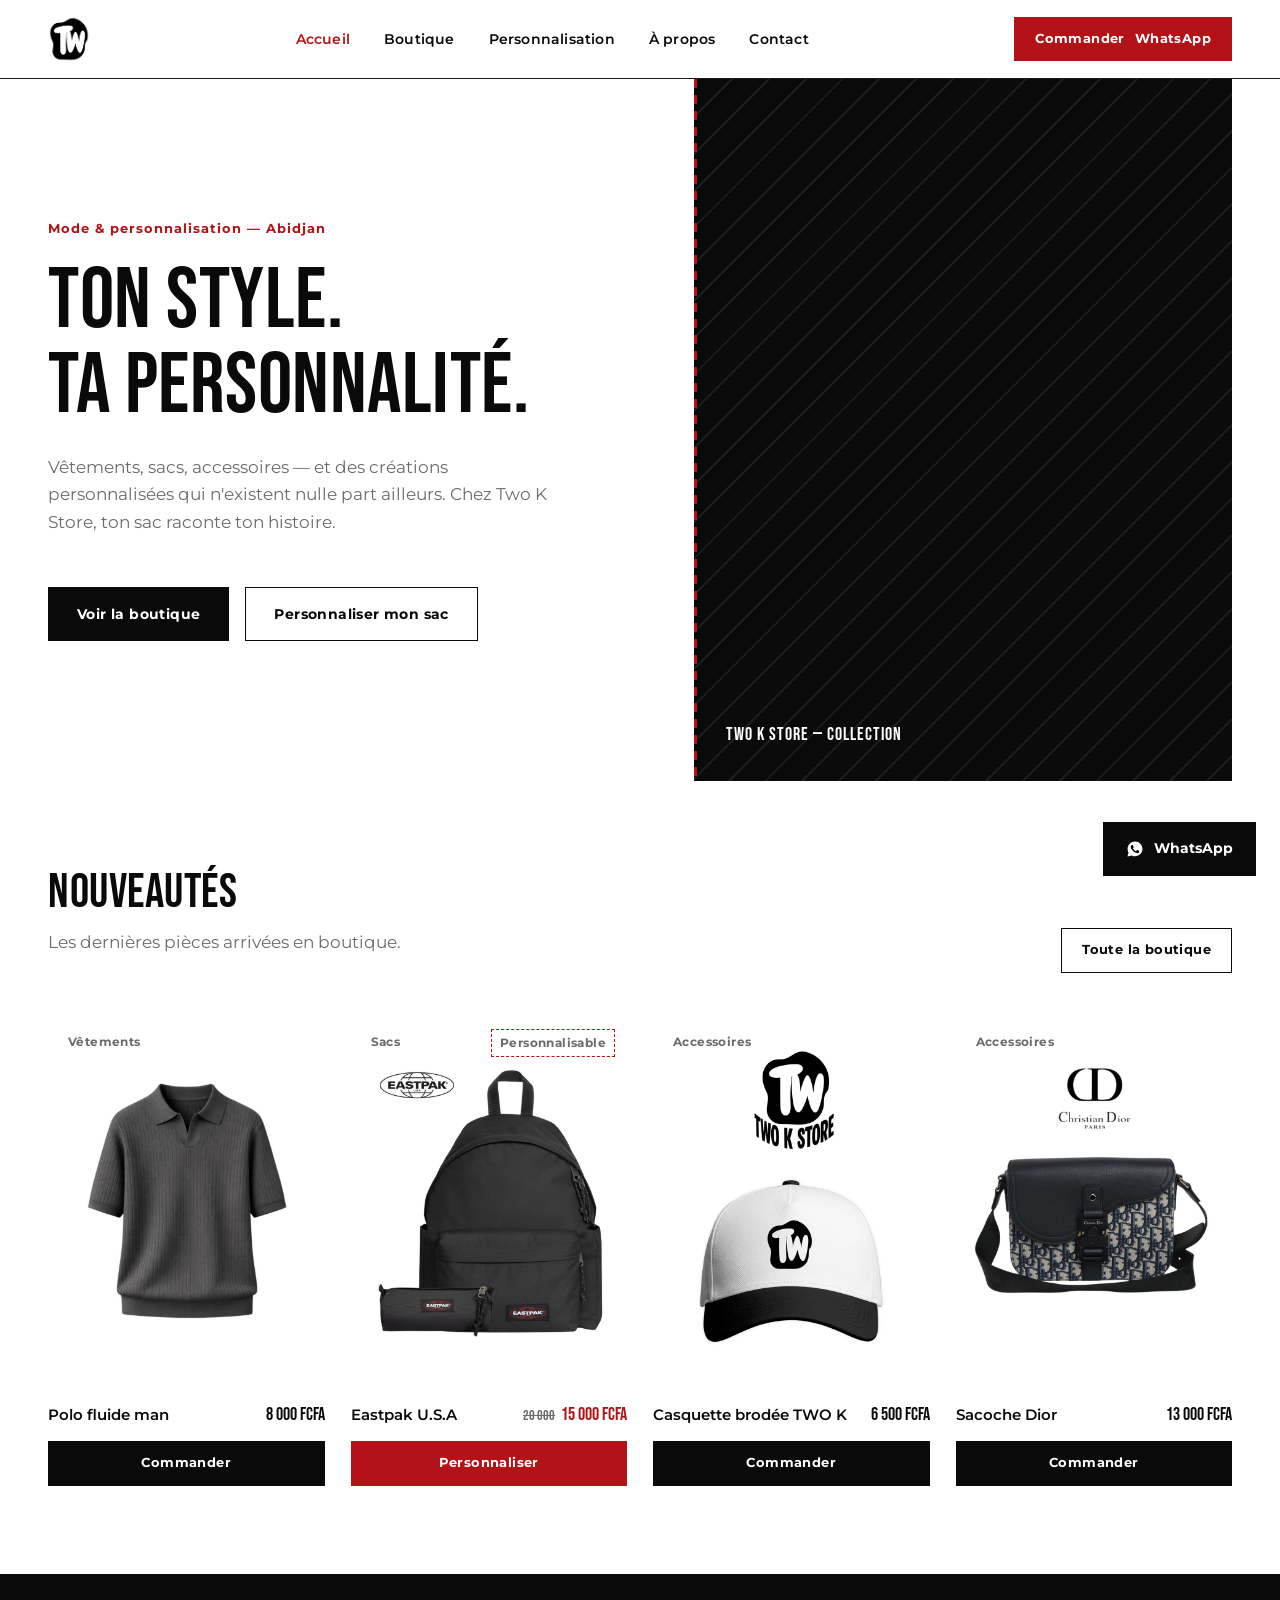
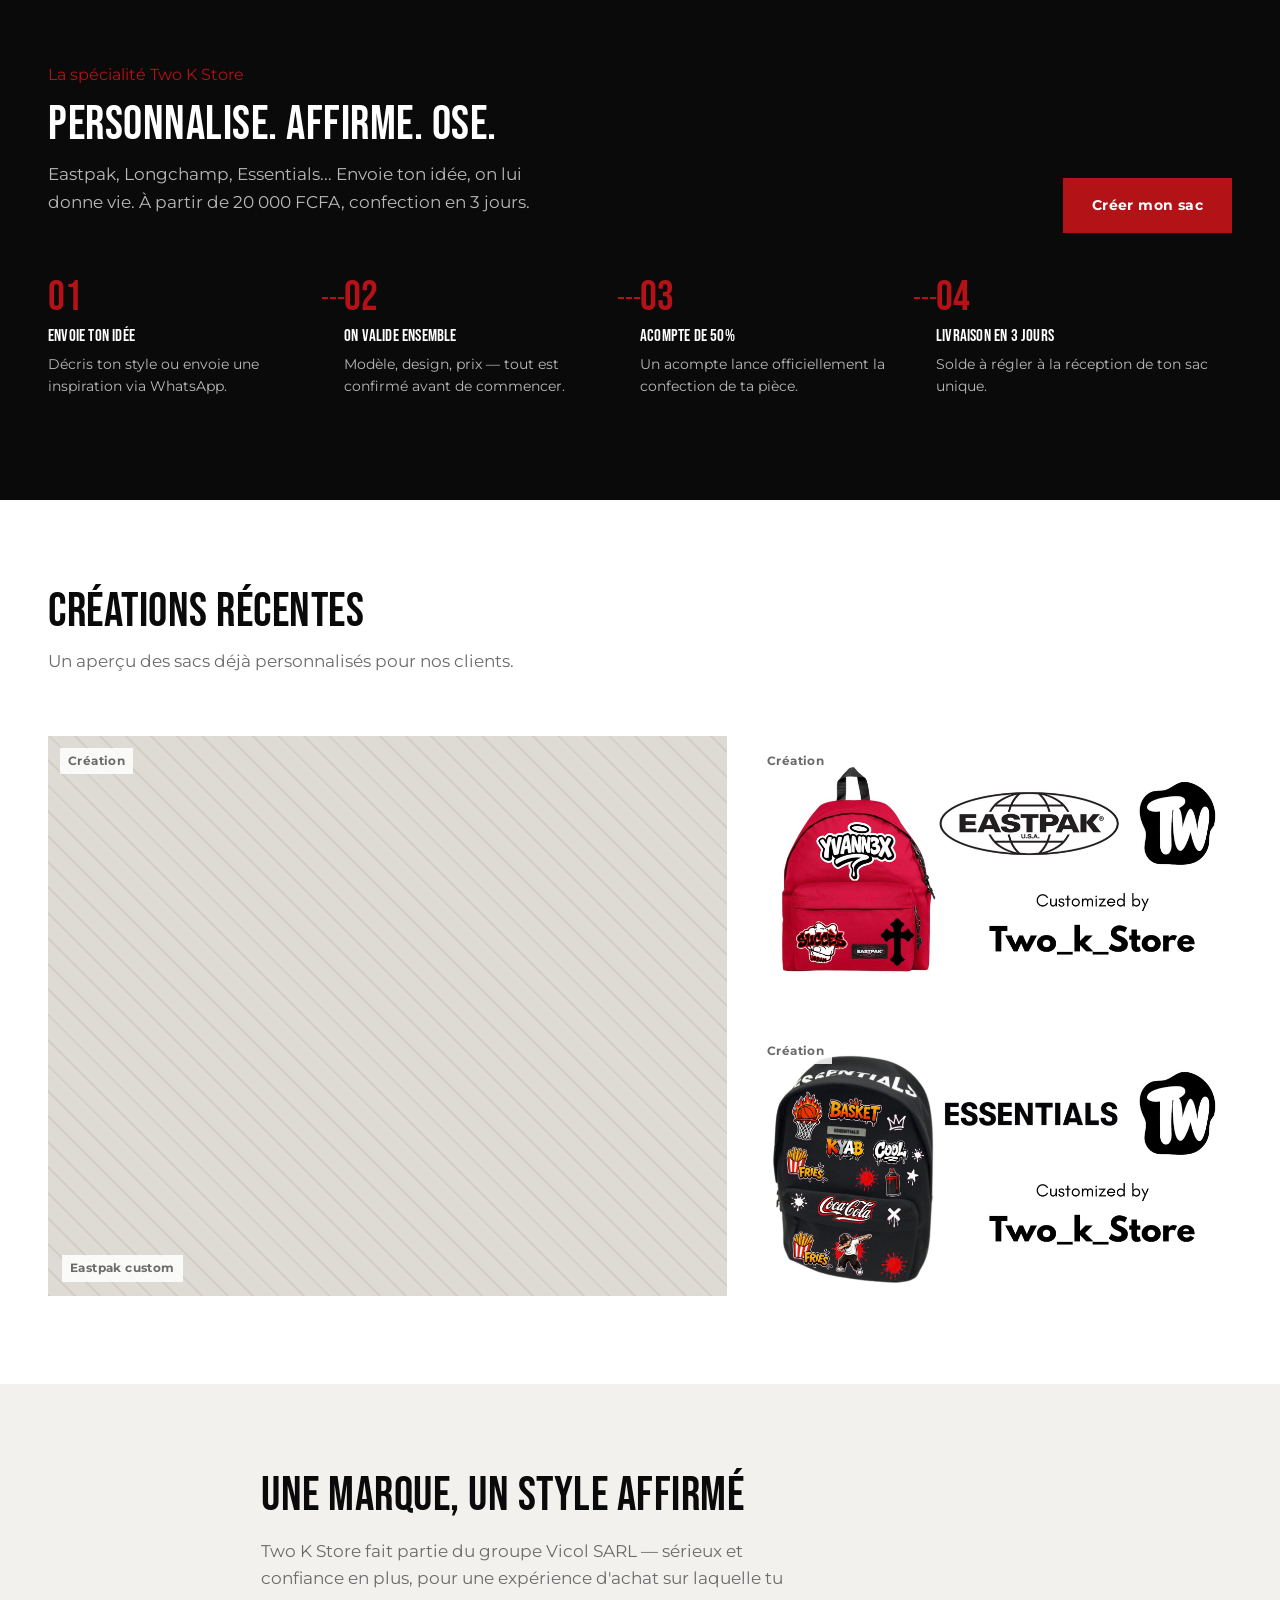
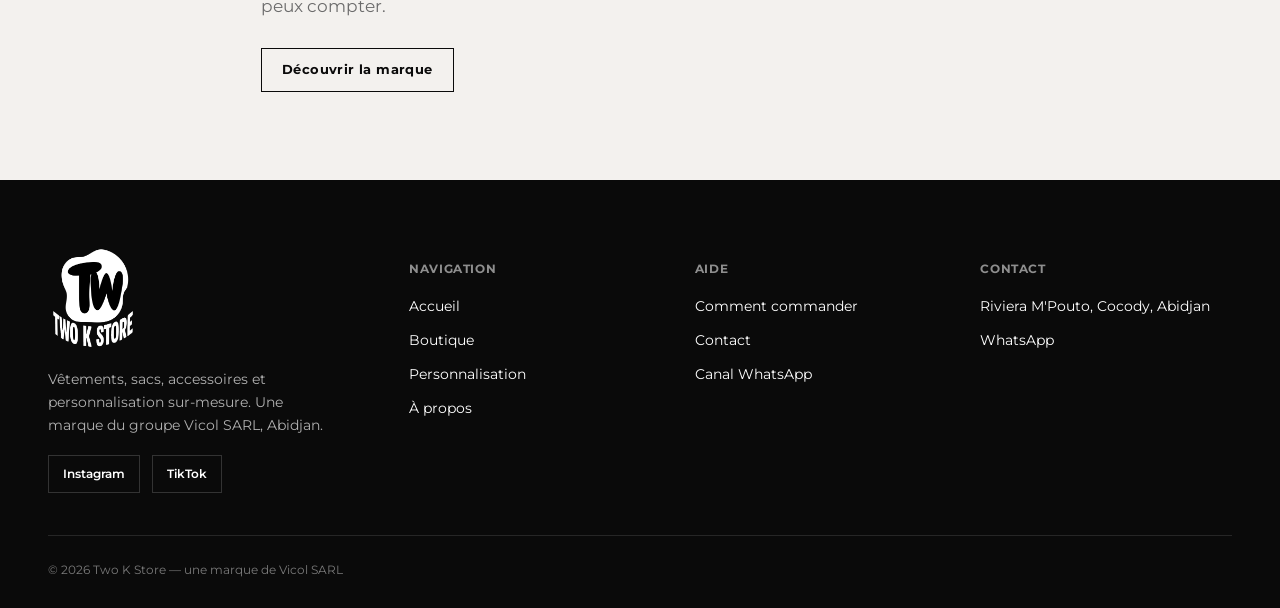
==== index.html @ bc9f85ae "Ajout photos" ====
<!DOCTYPE html>
<html lang="fr">
<head>
<meta charset="UTF-8">
<meta name="viewport" content="width=device-width, initial-scale=1.0">
<title>Two K Store — Ton style, ta personnalité !</title>
<meta name="description" content="Two K Store : vêtements, sacs et accessoires streetwear à Abidjan. Spécialiste de la personnalisation de sacs Eastpak, Longchamp et Essentials. Commande via WhatsApp.">
<link rel="canonical" href="https://twokstore.vitrinemarket.org/">
<meta property="og:title" content="Two K Store — Ton style, ta personnalité !">
<meta property="og:description" content="Vêtements, sacs, accessoires et personnalisation de sacs sur-mesure à Abidjan.">
<meta property="og:url" content="https://twokstore.vitrinemarket.org/">
<meta property="og:type" content="website">
<link rel="icon" type="image/png" href="assets/icon-light-bg.png">
<link rel="stylesheet" href="css/styles.css">
</head>
<body>

<div class="promo-bar" data-promo-bar></div>

<header class="site-header">
  <div class="wrap">
    <a href="index.html" class="brand">
      <img src="assets/icon-light-bg.png" alt="Two K Store">
    </a>
    <nav class="main-nav" id="main-nav">
      <ul>
        <li><a href="index.html" aria-current="page">Accueil</a></li>
        <li><a href="boutique.html">Boutique</a></li>
        <li><a href="personnalisation.html">Personnalisation</a></li>
        <li><a href="a-propos.html">À propos</a></li>
        <li><a href="contact.html">Contact</a></li>
      </ul>
    </nav>
    <div class="nav-actions">
      <a href="#" class="btn btn-thread btn-sm" data-wa-generic><span class="label">Commander</span> WhatsApp</a>
      <button class="nav-toggle" aria-label="Ouvrir le menu" aria-expanded="false">
        <span></span>
      </button>
    </div>
  </div>
</header>

<main>

  <!-- HERO -->
  <section class="hero">
    <div class="wrap">
      <div class="hero-copy">
        <span class="eyebrow">Mode &amp; personnalisation — Abidjan</span>
        <h1>TON STYLE.<br>TA PERSONNALITÉ.</h1>
        <p class="lede">Vêtements, sacs, accessoires — et des créations personnalisées qui n'existent nulle part ailleurs. Chez Two K Store, ton sac raconte ton histoire.</p>
        <div class="hero-actions">
          <a href="boutique.html" class="btn">Voir la boutique</a>
          <a href="personnalisation.html" class="btn btn-outline">Personnaliser mon sac</a>
        </div>
      </div>
      <div class="hero-visual">
        <span class="ph-label">Two K Store — Collection</span>
      </div>
    </div>
  </section>

  <!-- NOUVEAUTÉS -->
  <section class="section">
    <div class="wrap">
      <div class="section-head">
        <div>
          <h2>Nouveautés</h2>
          <p class="lede">Les dernières pièces arrivées en boutique.</p>
        </div>
        <a href="boutique.html" class="btn btn-outline btn-sm">Toute la boutique</a>
      </div>

      <div class="product-grid">
        <article class="product-card">
          <div class="ph"><span class="ph-tag">Vêtements</span><img src="assets/boutique/polo_fluide.jpg" alt="polo_fluide"></div>
          <div class="product-info">
            <span class="product-name">Polo fluide man</span>
            <span class="product-price">8 000 FCFA</span>
          </div>
          <a href="#" class="btn btn-sm btn-block" data-wa-product="Polo fluide man" data-wa-price="8 000 FCFA">Commander</a>
        </article>

        <article class="product-card">
          <div class="ph"><span class="ph-tag">Sacs</span><span class="ph-custom">Personnalisable</span><img src="assets/boutique/eastpak.jpg" alt="eastpak"></div>
          <div class="product-info">
            <span class="product-name">Eastpak U.S.A</span>
            <span class="product-price"><span class="old">20 000</span><span class="new">15 000 FCFA</span></span>
          </div>
          <a href="personnalisation.html" class="btn btn-sm btn-block btn-thread">Personnaliser</a>
        </article>

        <article class="product-card">
          <div class="ph"><span class="ph-tag">Accessoires</span><img src="assets/boutique/casquette_two_k.jpg" alt="casquette_two_k"></div>
          <div class="product-info">
            <span class="product-name">Casquette brodée TWO K</span>
            <span class="product-price">6 500 FCFA</span>
          </div>
          <a href="#" class="btn btn-sm btn-block" data-wa-product="Casquette brodée TW K" data-wa-price="6 500 FCFA">Commander</a>
        </article>

        <article class="product-card">
          <div class="ph"><span class="ph-tag">Accessoires</span><img src="assets/boutique/sacoche_dior.jpg" alt="sacoche_dior"></div>
          <div class="product-info">
            <span class="product-name">Sacoche Dior</span>
            <span class="product-price">13 000 FCFA</span>
          </div>
          <a href="#" class="btn btn-sm btn-block" data-wa-product="Sacoche Dior" data-wa-price="13 000 FCFA">Commander</a>
        </article>
      </div>
    </div>
  </section>

  <!-- PERSONNALISATION — bloc phare -->
  <section class="section section-dark">
    <div class="wrap">
      <div class="section-head">
        <div>
          <span class="eyebrow" style="color:var(--thread)">La spécialité Two K Store</span>
          <h2 style="margin-top:14px;">PERSONNALISE. AFFIRME. OSE.</h2>
          <p class="lede">Eastpak, Longchamp, Essentials... Envoie ton idée, on lui donne vie. À partir de 20 000 FCFA, confection en 3 jours.</p>
        </div>
        <a href="personnalisation.html" class="btn btn-thread">Créer mon sac</a>
      </div>

      <div class="process">
        <div class="process-step">
          <span class="step-num">01</span>
          <h3>Envoie ton idée</h3>
          <p>Décris ton style ou envoie une inspiration via WhatsApp.</p>
        </div>
        <div class="process-step">
          <span class="step-num">02</span>
          <h3>On valide ensemble</h3>
          <p>Modèle, design, prix — tout est confirmé avant de commencer.</p>
        </div>
        <div class="process-step">
          <span class="step-num">03</span>
          <h3>Acompte de 50%</h3>
          <p>Un acompte lance officiellement la confection de ta pièce.</p>
        </div>
        <div class="process-step">
          <span class="step-num">04</span>
          <h3>Livraison en 3 jours</h3>
          <p>Solde à régler à la réception de ton sac unique.</p>
        </div>
      </div>
    </div>
  </section>

  <!-- CRÉATIONS -->
  <section class="section">
    <div class="wrap">
      <div class="section-head">
        <div>
          <h2>Créations récentes</h2>
          <p class="lede">Un aperçu des sacs déjà personnalisés pour nos clients.</p>
        </div>
      </div>
      <div class="gallery-grid">
        <div class="ph"><span class="ph-tag">Création</span><span>Eastpak custom</span></div>
        <div class="ph"><span class="ph-tag">Création</span><img src="assets/personnalisation/eastpak_custom1.jpg" alt="Eastpak custom"></div>
        <div class="ph"><span class="ph-tag">Création</span><img src="assets/personnalisation/essentials_custom1.jpg" alt="Essentials custom"></div>
      </div>
    </div>
  </section>

  <!-- ABOUT TEASER -->
  <section class="section section-alt">
    <div class="wrap" style="max-width:74ch;">
      <h2>Une marque, un style affirmé</h2>
      <p class="lede" style="margin-top:18px;">Two K Store fait partie du groupe Vicol SARL — sérieux et confiance en plus, pour une expérience d'achat sur laquelle tu peux compter.</p>
      <div style="margin-top:28px;">
        <a href="a-propos.html" class="btn btn-outline btn-sm">Découvrir la marque</a>
      </div>
    </div>
  </section>

</main>

<a href="#" class="wa-float" data-wa-generic>
  <svg width="18" height="18" viewBox="0 0 24 24" fill="currentColor"><path d="M12.04 2C6.58 2 2.13 6.45 2.13 11.91c0 1.75.46 3.39 1.26 4.81L2 22l5.42-1.42a9.9 9.9 0 0 0 4.62 1.15h.01c5.46 0 9.9-4.45 9.9-9.91C21.95 6.45 17.5 2 12.04 2zm5.8 14.13c-.24.68-1.4 1.3-1.94 1.38-.5.08-1.12.11-1.8-.11-.42-.13-.96-.31-1.65-.6-2.9-1.25-4.79-4.17-4.94-4.36-.14-.19-1.18-1.57-1.18-3 0-1.42.75-2.12 1.02-2.41.27-.29.58-.36.78-.36.2 0 .39 0 .56.01.18.01.42-.07.65.5.24.58.82 2 .89 2.15.07.15.12.32.02.5-.09.19-.14.3-.28.46-.14.16-.29.36-.42.48-.14.13-.28.28-.12.55.16.28.71 1.17 1.53 1.9 1.05.94 1.94 1.23 2.21 1.37.28.14.44.12.6-.07.16-.19.68-.79.87-1.06.18-.27.36-.22.6-.13.24.09 1.53.72 1.79.85.26.13.43.19.5.3.06.11.06.63-.18 1.31z"/></svg>
  <span class="label">WhatsApp</span>
</a>

<footer class="site-footer">
  <div class="wrap">
    <div class="footer-grid">
      <div>
        <div class="footer-brand"><img src="assets/logo-full-dark-bg.png" alt="Two K Store"></div>
        <p class="footer-desc">Vêtements, sacs, accessoires et personnalisation sur-mesure. Une marque du groupe Vicol SARL, Abidjan.</p>
        <div class="social-row">
          <a href="https://www.instagram.com/two_k_store" target="_blank" rel="noopener">Instagram</a>
          <a href="https://www.tiktok.com/@two_k_store" target="_blank" rel="noopener">TikTok</a>
        </div>
      </div>
      <div class="footer-col">
        <h4>Navigation</h4>
        <ul>
          <li><a href="index.html">Accueil</a></li>
          <li><a href="boutique.html">Boutique</a></li>
          <li><a href="personnalisation.html">Personnalisation</a></li>
          <li><a href="a-propos.html">À propos</a></li>
        </ul>
      </div>
      <div class="footer-col">
        <h4>Aide</h4>
        <ul>
          <li><a href="commandes.html">Comment commander</a></li>
          <li><a href="contact.html">Contact</a></li>
          <li><a href="#" data-wa-channel>Canal WhatsApp</a></li>
        </ul>
      </div>
      <div class="footer-col">
        <h4>Contact</h4>
        <ul>
          <li>Riviera M'Pouto, Cocody, Abidjan</li>
          <li><a href="#" data-wa-generic>WhatsApp</a></li>
        </ul>
      </div>
    </div>
    <div class="footer-bottom">
      <span>© <span id="year"></span> Two K Store — une marque de Vicol SARL</span>
    </div>
  </div>
</footer>

<script src="js/main.js"></script>
</body>
</html>
---- css/styles.css ----
/* ===========================================================
   TWO K STORE — styles.css
   Marque mode/streetwear — spécialité personnalisation de sacs
   Direction : éditorial mode, contraste noir/blanc, accent "fil"
   =========================================================== */

@import url('https://fonts.googleapis.com/css2?family=Bebas+Neue&family=Montserrat:wght@400;500;600;700&display=swap');

:root {
  --ink: #0A0A0A;
  --paper: #FFFFFF;
  --paper-alt: #F3F1EE;
  --thread: #B31217;
  --thread-dark: #7E0C10;
  --grey: #6B6B6B;
  --hairline: #1A1A1A;
  --hairline-soft: #E2DFD9;

  --font-display: 'Bebas Neue', 'Arial Narrow', sans-serif;
  --font-body: 'Montserrat', -apple-system, sans-serif;

  --container: 1240px;
}

* { box-sizing: border-box; }
html { scroll-behavior: smooth; }

body {
  margin: 0;
  font-family: var(--font-body);
  color: var(--ink);
  background: var(--paper);
  line-height: 1.6;
  -webkit-font-smoothing: antialiased;
}

img { max-width: 100%; display: block; }
a { color: inherit; text-decoration: none; }
button { font-family: inherit; cursor: pointer; }
ul { margin: 0; padding: 0; list-style: none; }

.wrap {
  max-width: var(--container);
  margin: 0 auto;
  padding: 0 28px;
}

h1, h2, h3, .display {
  font-family: var(--font-display);
  font-weight: 400;
  letter-spacing: 0.5px;
  line-height: 0.98;
  margin: 0;
}

h2 { font-size: clamp(2.1rem, 3.8vw, 3rem); }
h3 { font-size: 1.5rem; letter-spacing: 0.8px; }

p { max-width: 62ch; }
.lede { color: var(--grey); font-size: 1.08rem; max-width: 48ch; }

:focus-visible {
  outline: 2px solid var(--thread);
  outline-offset: 3px;
}

@media (prefers-reduced-motion: reduce) {
  * { animation-duration: 0.001ms !important; transition-duration: 0.001ms !important; }
}

/* ---------- Stitch motif (signature device) ---------- */
.stitch {
  border: none;
  border-top: 2px dashed var(--thread);
  height: 0;
  margin: 0;
  opacity: 0.85;
}
.stitch-v {
  width: 2px;
  background-image: linear-gradient(var(--thread) 60%, transparent 40%);
  background-size: 2px 14px;
  background-repeat: repeat-y;
}

/* ---------- Buttons ---------- */
.btn {
  display: inline-flex;
  align-items: center;
  gap: 10px;
  padding: 15px 28px;
  font-family: var(--font-body);
  font-weight: 700;
  font-size: 0.88rem;
  letter-spacing: 0.4px;
  border: 1.5px solid var(--ink);
  background: var(--ink);
  color: var(--paper);
  transition: background 0.2s ease, color 0.2s ease, border-color 0.2s ease;
  white-space: nowrap;
}
.btn:hover { background: var(--thread); border-color: var(--thread); color: var(--paper); }

.btn-outline { background: transparent; color: var(--ink); }
.btn-outline:hover { background: var(--ink); border-color: var(--ink); color: var(--paper); }

.btn-thread { background: var(--thread); border-color: var(--thread); }
.btn-thread:hover { background: var(--thread-dark); border-color: var(--thread-dark); }

.btn-sm { padding: 11px 20px; font-size: 0.8rem; }
.btn-block { width: 100%; justify-content: center; }

/* ---------- Header ---------- */
.site-header {
  position: sticky;
  top: 0;
  z-index: 100;
  background: var(--paper);
  border-bottom: 1px solid var(--hairline);
}
.site-header .wrap {
  display: flex;
  align-items: center;
  justify-content: space-between;
  gap: 24px;
  padding-top: 16px;
  padding-bottom: 16px;
}
.brand { display: flex; align-items: center; gap: 10px; }
.brand img { height: 46px; width: auto; }

.main-nav ul { display: flex; gap: 34px; }
.main-nav a {
  font-weight: 600;
  font-size: 0.88rem;
  letter-spacing: 0.2px;
  position: relative;
  padding: 4px 0;
}
.main-nav a[aria-current="page"] { color: var(--thread); }
.main-nav a::after {
  content: '';
  position: absolute;
  left: 0; bottom: -3px;
  height: 1.5px; width: 0;
  background: var(--thread);
  transition: width 0.2s ease;
}
.main-nav a:hover::after { width: 100%; }

.nav-actions { display: flex; align-items: center; gap: 16px; }

.nav-toggle {
  display: none;
  background: none;
  border: 1.5px solid var(--ink);
  padding: 9px 11px;
}
.nav-toggle span, .nav-toggle span::before, .nav-toggle span::after {
  content: '';
  display: block;
  width: 20px;
  height: 1.5px;
  background: var(--ink);
  position: relative;
}
.nav-toggle span::before { position: absolute; top: -6px; }
.nav-toggle span::after { position: absolute; top: 6px; }

/* ---------- Promo bar ---------- */
.promo-bar {
  background: var(--ink);
  color: var(--paper);
  text-align: center;
  padding: 11px 20px;
  font-size: 0.82rem;
  font-weight: 600;
  letter-spacing: 0.3px;
}
.promo-bar strong { color: var(--thread); font-weight: 700; }
.promo-bar[hidden] { display: none; }

/* ---------- Hero ---------- */
.hero .wrap {
  display: grid;
  grid-template-columns: 1.2fr 1fr;
  min-height: 78vh;
  align-items: stretch;
}
.hero-copy {
  display: flex;
  flex-direction: column;
  justify-content: center;
  padding: 60px 40px 60px 0;
}
.hero-copy .eyebrow {
  font-weight: 700;
  font-size: 0.8rem;
  letter-spacing: 1px;
  color: var(--thread);
  margin-bottom: 20px;
}
.hero-copy h1 {
  font-size: clamp(3rem, 7vw, 5.4rem);
}
.hero-copy .lede { margin-top: 24px; }
.hero-actions { margin-top: 34px; display: flex; gap: 16px; flex-wrap: wrap; }

.hero-visual {
  position: relative;
  background: var(--ink);
  display: flex;
  align-items: flex-end;
  padding: 32px;
  overflow: hidden;
}
.hero-visual .ph-label {
  color: var(--paper);
  font-family: var(--font-display);
  font-size: 1.1rem;
  letter-spacing: 1px;
  position: relative;
  z-index: 1;
}
.hero-visual::before {
  content: '';
  position: absolute;
  inset: 0;
  background: repeating-linear-gradient(135deg, #1E1E1E 0 2px, #0A0A0A 2px 26px);
}
.hero-visual::after {
  content: '';
  position: absolute;
  left: 0; top: 0; bottom: 0;
  width: 3px;
  background-image: linear-gradient(var(--thread) 55%, transparent 45%);
  background-size: 3px 16px;
  background-repeat: repeat-y;
}

/* ---------- Placeholder media blocks ---------- */

.ph {
  position: relative;
  background: #DEDBD4;
  background-image: repeating-linear-gradient(45deg, #D2CEC5 0 2px, transparent 2px 18px);
  display: flex;
  align-items: flex-end;
  padding: 14px;
}
.ph span {
  font-size: 0.72rem;
  font-weight: 700;
  letter-spacing: 0.4px;
  color: var(--grey);
  background: rgba(255,255,255,0.85);
  padding: 4px 8px;
}
.ph-tag {
  position: absolute;
  top: 12px; left: 12px;
  background: var(--ink);
  color: var(--paper);
  font-size: 0.66rem;
  font-weight: 700;
  letter-spacing: 0.4px;
  padding: 4px 9px;
  z-index: 2;
}
.ph-custom {
  position: absolute;
  top: 12px; right: 12px;
  border: 1.5px dashed var(--thread);
  color: var(--thread-dark);
  font-size: 0.62rem;
  font-weight: 700;
  letter-spacing: 0.3px;
  padding: 3px 8px;
  background: rgba(255,255,255,0.9);
  z-index: 2;
}
.ph img {
  position: absolute;
  inset: 0;
  width: 100%;
  height: 100%;
  object-fit: cover;
  z-index: 1;
}

/* ---------- Sections ---------- */
.section { padding: 88px 0; }
.section-alt { background: var(--paper-alt); }
.section-dark { background: var(--ink); color: var(--paper); }
.section-head {
  display: flex;
  justify-content: space-between;
  align-items: flex-end;
  gap: 24px;
  margin-bottom: 44px;
  flex-wrap: wrap;
}
.section-head .lede { margin-top: 12px; }
.section-dark .lede { color: #B9B9B9; }

/* ---------- Product grid ---------- */
.product-grid {
  display: grid;
  grid-template-columns: repeat(4, 1fr);
  gap: 30px 26px;
}
.product-card { display: flex; flex-direction: column; }
.product-card .ph { aspect-ratio: 3/4; }
.product-info {
  display: flex;
  justify-content: space-between;
  align-items: baseline;
  margin-top: 14px;
  gap: 10px;
}
.product-name { font-weight: 600; font-size: 0.95rem; }
.product-price { font-family: var(--font-display); font-size: 1.15rem; white-space: nowrap; }
.product-price .old { text-decoration: line-through; color: var(--grey); font-size: 0.85rem; margin-right: 6px; }
.product-price .new { color: var(--thread); }
.product-card .btn { margin-top: 12px; }

/* ---------- Filters ---------- */
.filter-bar {
  display: flex;
  flex-wrap: wrap;
  gap: 8px 22px;
  margin-bottom: 46px;
  border-bottom: 1px solid var(--hairline-soft);
  padding-bottom: 20px;
}
.filter-btn {
  border: none;
  background: none;
  padding: 6px 0;
  font-weight: 600;
  font-size: 0.86rem;
  color: var(--grey);
  border-bottom: 2px solid transparent;
}
.filter-btn.active, .filter-btn:hover { color: var(--ink); border-bottom-color: var(--thread); }

/* ---------- Editorial asymmetric gallery ---------- */
.gallery-grid {
  display: grid;
  grid-template-columns: 1.4fr 1fr;
  grid-template-rows: 1fr 1fr;
  gap: 20px;
  height: 560px;
}
.gallery-grid .ph:first-child { grid-row: 1 / 3; }

/* ---------- Personalization models ---------- */
.model-grid {
  display: grid;
  grid-template-columns: repeat(3, 1fr);
  gap: 30px;
}
.model-card .ph { aspect-ratio: 1/1; }
.model-card h3 { margin-top: 18px; }
.model-card .price { font-family: var(--font-display); font-size: 1.3rem; color: var(--thread-dark); margin-top: 6px; }
.model-card p { font-size: 0.9rem; color: var(--grey); margin-top: 8px; }

/* ---------- Process / steps (real sequence -> numbered) ---------- */
.process {
  display: flex;
  gap: 0;
  counter-reset: step;
}
.process-step {
  flex: 1;
  position: relative;
  padding: 0 22px 0 0;
}
.process-step:not(:last-child)::after {
  content: '';
  position: absolute;
  top: 20px;
  right: 0;
  width: 22px;
  border-top: 2px dashed var(--thread);
}
.step-num {
  font-family: var(--font-display);
  font-size: 2.6rem;
  color: var(--thread);
  line-height: 1;
}
.process-step h3 { font-size: 1.05rem; margin-top: 10px; letter-spacing: 0.2px; }
.process-step p { font-size: 0.88rem; color: var(--grey); margin-top: 8px; }
.section-dark .process-step p { color: #B9B9B9; }

/* ---------- Deposit policy callout ---------- */
.policy-box {
  border: 1px solid var(--hairline);
  padding: 32px;
  display: grid;
  grid-template-columns: auto 1fr;
  gap: 22px;
  align-items: flex-start;
}
.policy-box .mark {
  font-family: var(--font-display);
  font-size: 2.4rem;
  color: var(--thread);
  line-height: 1;
}
.policy-box p { margin: 0; font-size: 0.98rem; }
.policy-box p + p { margin-top: 10px; }
.policy-box strong { color: var(--thread-dark); }

/* ---------- Value strip ---------- */
.value-strip {
  display: grid;
  grid-template-columns: repeat(3, 1fr);
  border-top: 1px solid var(--hairline);
  border-bottom: 1px solid var(--hairline);
}
.value-strip > div {
  padding: 30px 26px;
  border-right: 1px solid var(--hairline);
}
.value-strip > div:last-child { border-right: none; }
.value-num { font-family: var(--font-display); font-size: 2rem; color: var(--thread); }
.value-strip p { font-size: 0.85rem; color: var(--grey); margin-top: 6px; }

/* ---------- Content pages ---------- */
.content-block { max-width: 74ch; }
.content-block h2 { margin-bottom: 20px; }
.content-block h3 { margin: 38px 0 12px; font-size: 1.2rem; }
.content-block p { max-width: none; }
.content-block p + p { margin-top: 14px; }

.badge-parent {
  display: inline-flex;
  align-items: center;
  gap: 10px;
  border-top: 1px solid var(--hairline);
  border-bottom: 1px solid var(--hairline);
  padding: 14px 0;
  margin: 28px 0;
  font-size: 0.88rem;
}
.badge-parent img { height: 22px; }

/* ---------- Contact ---------- */
.contact-grid {
  display: grid;
  grid-template-columns: 1fr 1fr;
  gap: 60px;
  align-items: start;
}
.info-list li {
  padding: 18px 0;
  border-bottom: 1px solid var(--hairline-soft);
}
.info-list li:first-child { padding-top: 0; }
.info-list strong {
  display: block;
  font-size: 0.72rem;
  text-transform: uppercase;
  letter-spacing: 0.6px;
  color: var(--grey);
  margin-bottom: 4px;
}
.info-list a:hover { color: var(--thread); }

.form-field { margin-bottom: 20px; }
.form-field label { display: block; font-weight: 600; font-size: 0.85rem; margin-bottom: 7px; }
.form-field input, .form-field textarea {
  width: 100%;
  border: none;
  border-bottom: 1.5px solid var(--ink);
  padding: 10px 2px;
  font-family: inherit;
  font-size: 0.95rem;
  background: transparent;
}
.form-field textarea { resize: vertical; min-height: 110px; }
.form-field input:focus, .form-field textarea:focus { border-bottom-color: var(--thread); }
.form-note { font-size: 0.8rem; color: var(--grey); margin-top: 12px; }

/* ---------- WhatsApp floating button ---------- */
.wa-float {
  position: fixed;
  right: 24px;
  bottom: 24px;
  z-index: 200;
  background: var(--ink);
  color: var(--paper);
  padding: 15px 22px;
  font-weight: 700;
  font-size: 0.85rem;
  display: flex;
  align-items: center;
  gap: 10px;
  border: 1px solid var(--ink);
}
.wa-float:hover { background: var(--thread); border-color: var(--thread); }

/* ---------- Footer ---------- */
.site-footer { background: var(--ink); color: var(--paper); padding: 64px 0 28px; }
.footer-grid {
  display: grid;
  grid-template-columns: 1.3fr 1fr 1fr 1fr;
  gap: 34px;
  padding-bottom: 42px;
  border-bottom: 1px solid #262626;
}
.footer-brand img { height: 108px; margin-bottom: 16px; }
.footer-desc { color: #B0B0B0; font-size: 0.9rem; max-width: 32ch; }
.social-row { display: flex; gap: 12px; margin-top: 18px; }
.social-row a {
  padding: 8px 14px;
  border: 1px solid #333;
  font-size: 0.78rem;
  font-weight: 600;
}
.social-row a:hover { border-color: var(--thread); color: var(--thread); }
.footer-col h4 {
  font-family: var(--font-body);
  font-size: 0.74rem;
  text-transform: uppercase;
  letter-spacing: 0.6px;
  color: #8E8E8E;
  margin-bottom: 16px;
}
.footer-col li { margin-bottom: 11px; font-size: 0.9rem; }
.footer-col a:hover { color: var(--thread); }
.footer-bottom {
  padding-top: 24px;
  display: flex;
  justify-content: space-between;
  flex-wrap: wrap;
  gap: 12px;
  font-size: 0.78rem;
  color: #7A7A7A;
}
.footer-bottom a:hover { color: var(--thread); }

/* ---------- 404 ---------- */
.error-page {
  min-height: 60vh;
  display: flex;
  flex-direction: column;
  align-items: flex-start;
  justify-content: center;
}
.error-code {
  font-family: var(--font-display);
  font-size: clamp(5rem, 16vw, 10rem);
  line-height: 0.9;
}

/* ---------- Responsive ---------- */
@media (max-width: 980px) {
  .hero .wrap { grid-template-columns: 1fr; min-height: auto; }
  .hero-visual { min-height: 320px; order: -1; }
  .hero-copy { padding: 48px 0; }
  .product-grid { grid-template-columns: repeat(2, 1fr); }
  .model-grid { grid-template-columns: 1fr; }
  .gallery-grid { grid-template-columns: 1fr; grid-template-rows: auto; height: auto; }
  .gallery-grid .ph { aspect-ratio: 4/3; }
  .gallery-grid .ph:first-child { grid-row: auto; }
  .process { flex-direction: column; gap: 28px; }
  .process-step::after { display: none; }
  .value-strip { grid-template-columns: 1fr; }
  .value-strip > div { border-right: none; border-bottom: 1px solid var(--hairline); }
  .value-strip > div:last-child { border-bottom: none; }
  .footer-grid { grid-template-columns: 1fr 1fr; }
  .contact-grid { grid-template-columns: 1fr; gap: 40px; }
  .policy-box { grid-template-columns: 1fr; }
}

@media (max-width: 720px) {
  .main-nav {
    position: fixed; top: 67px; left: 0; right: 0; bottom: 0;
    background: var(--paper);
    padding: 30px 28px;
    transform: translateX(100%);
    transition: transform 0.25s ease;
    overflow-y: auto;
  }
  .main-nav.open { transform: translateX(0); }
  .main-nav ul { flex-direction: column; gap: 22px; }
  .main-nav a { font-size: 1.4rem; }
  .nav-toggle { display: block; }
  .nav-actions .btn span.label { display: none; }
  .product-grid { grid-template-columns: 1fr 1fr; gap: 18px; }
  .footer-grid { grid-template-columns: 1fr; gap: 36px; }
  .wa-float span.label { display: none; }
}
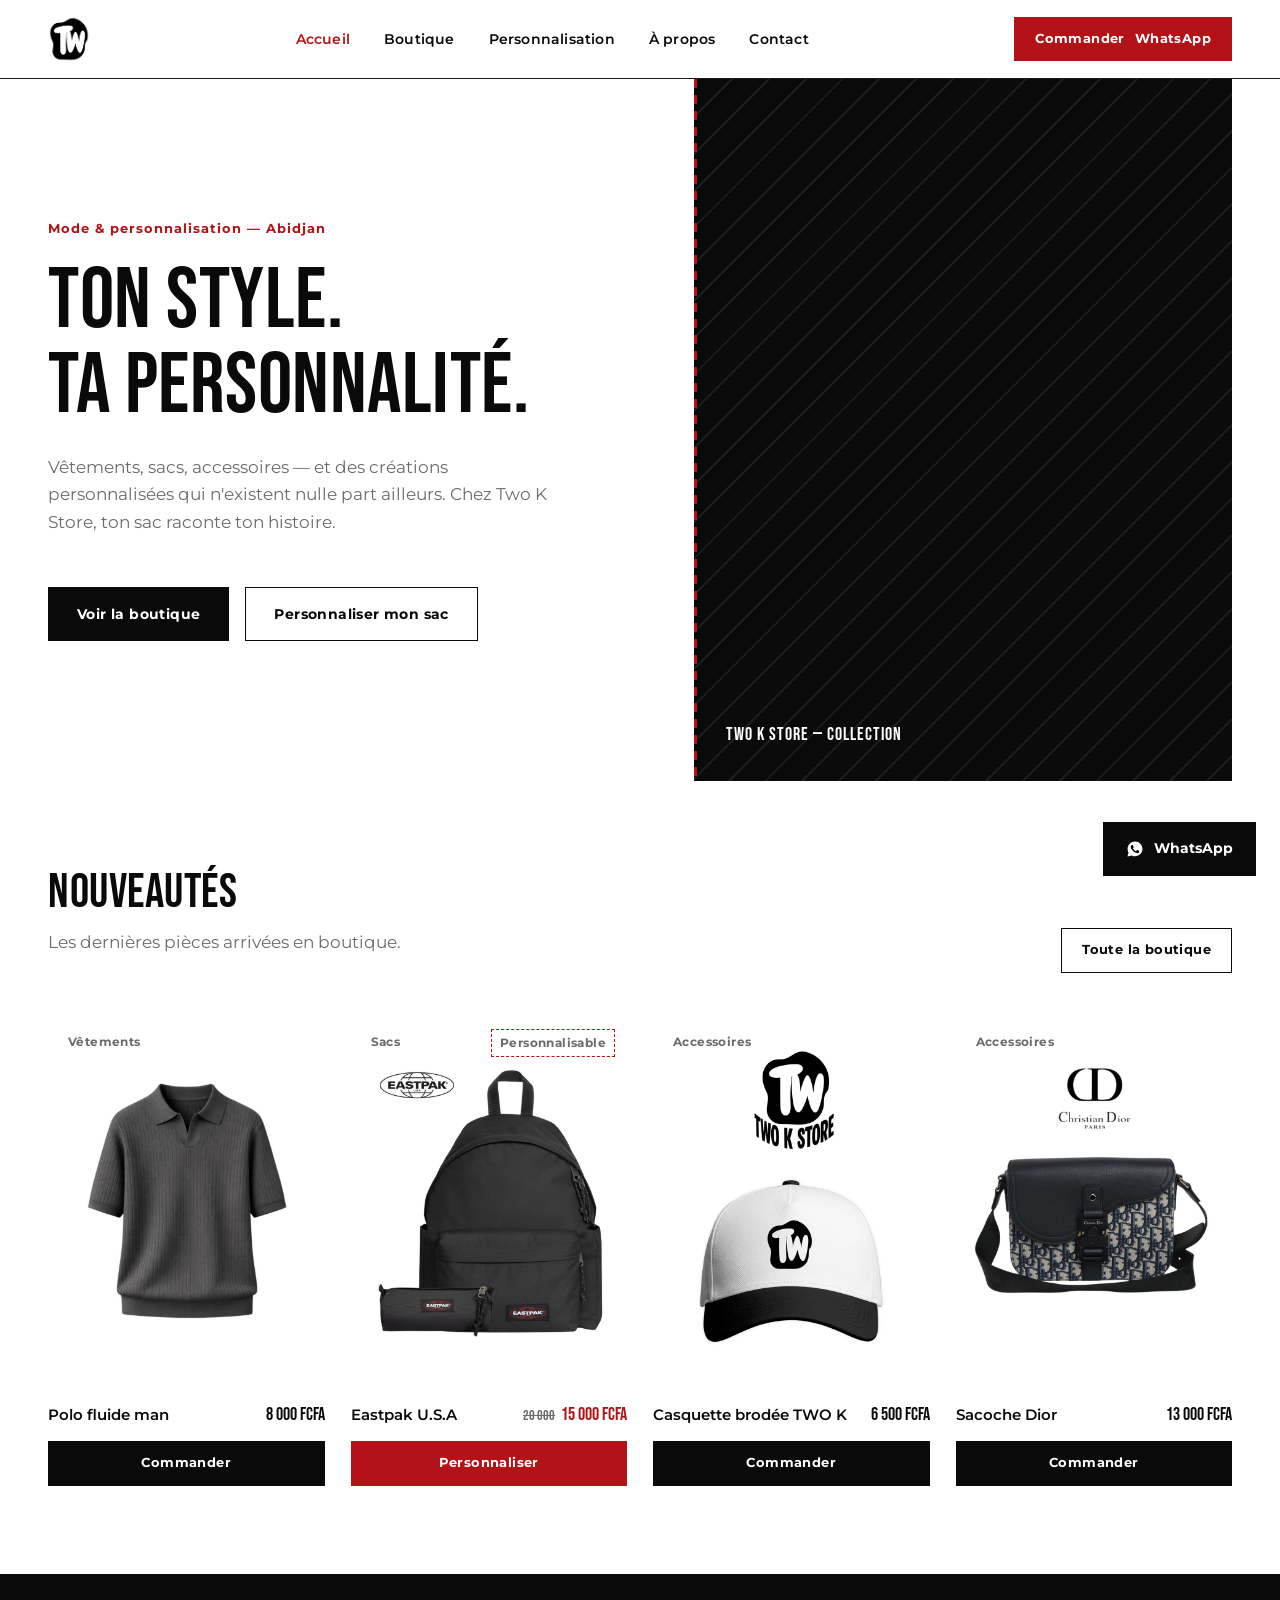
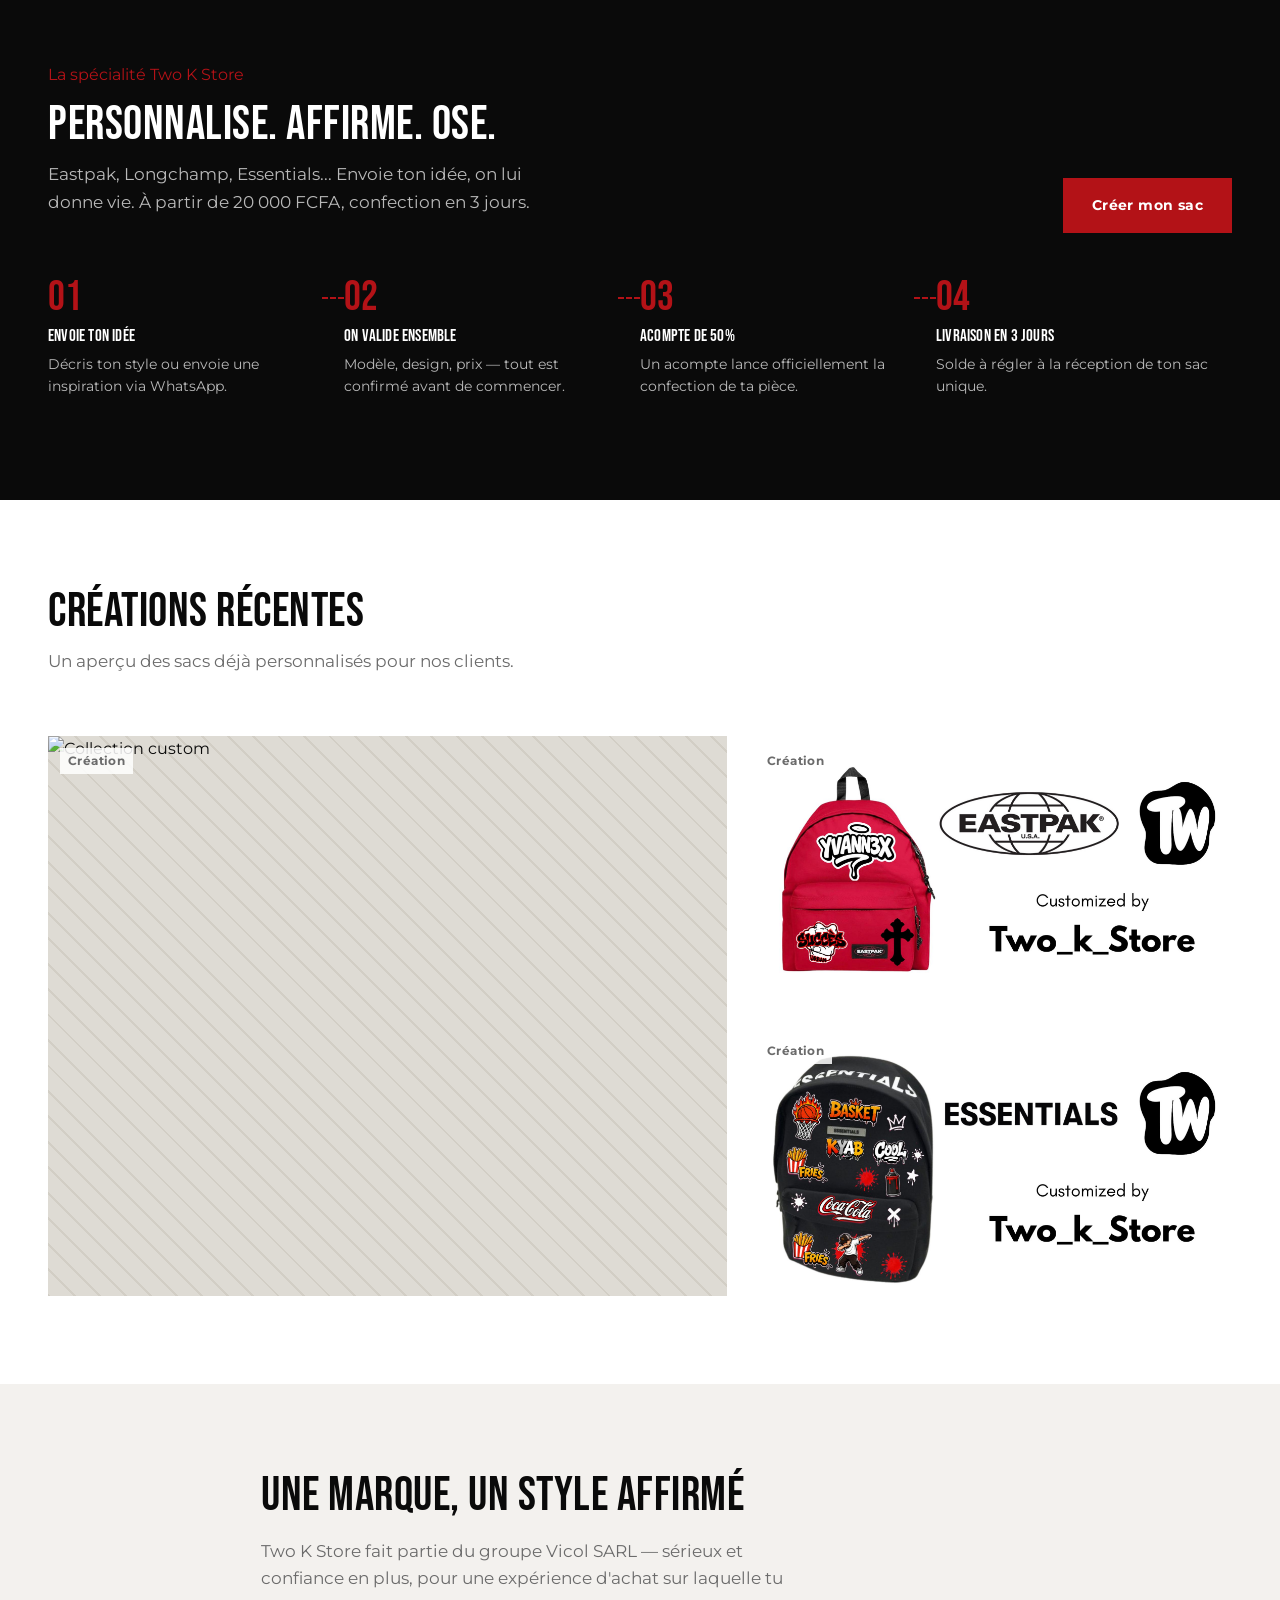
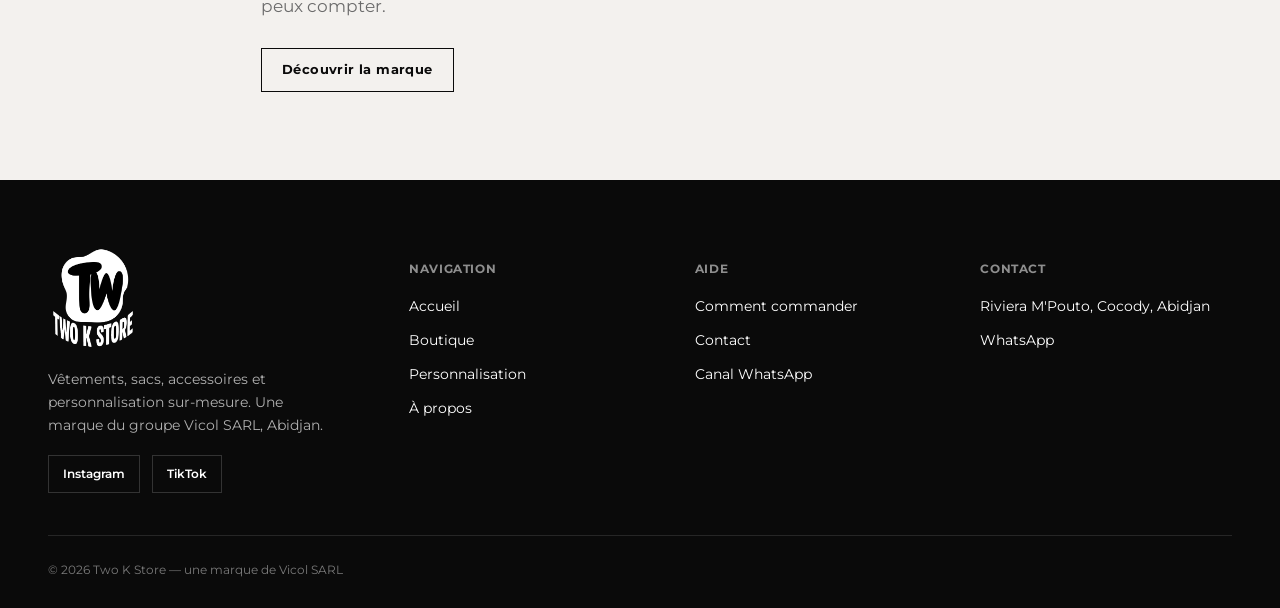
==== commit 5293e3fb: "Ajout photos" ====
--- a/index.html
+++ b/index.html
@@ -158,7 +158,7 @@
         </div>
       </div>
       <div class="gallery-grid">
-        <div class="ph"><span class="ph-tag">Création</span><span>Eastpak custom</span></div>
+        <div class="ph"><span class="ph-tag">Création</span><img src="assets/personnalisation/collection_two_k1.jpg" alt="Collection custom"></div>
         <div class="ph"><span class="ph-tag">Création</span><img src="assets/personnalisation/eastpak_custom1.jpg" alt="Eastpak custom"></div>
         <div class="ph"><span class="ph-tag">Création</span><img src="assets/personnalisation/essentials_custom1.jpg" alt="Essentials custom"></div>
       </div>
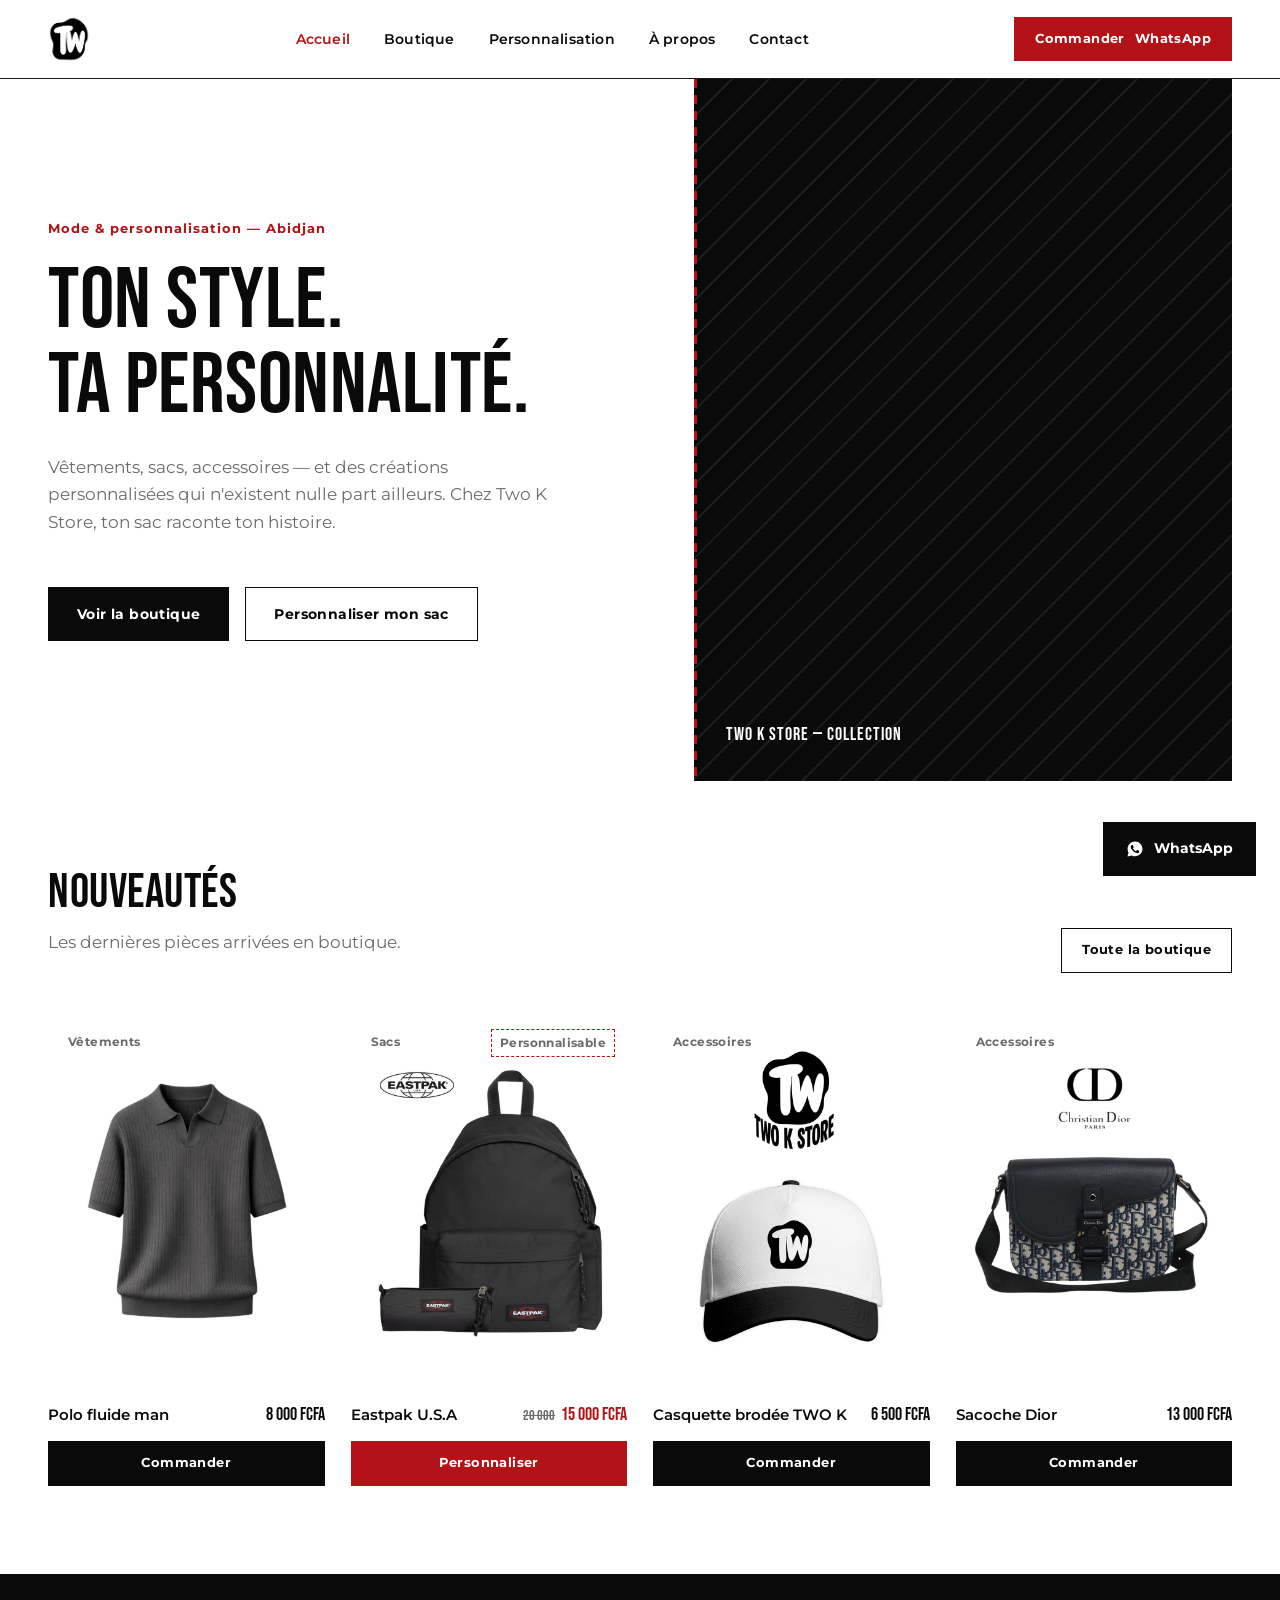
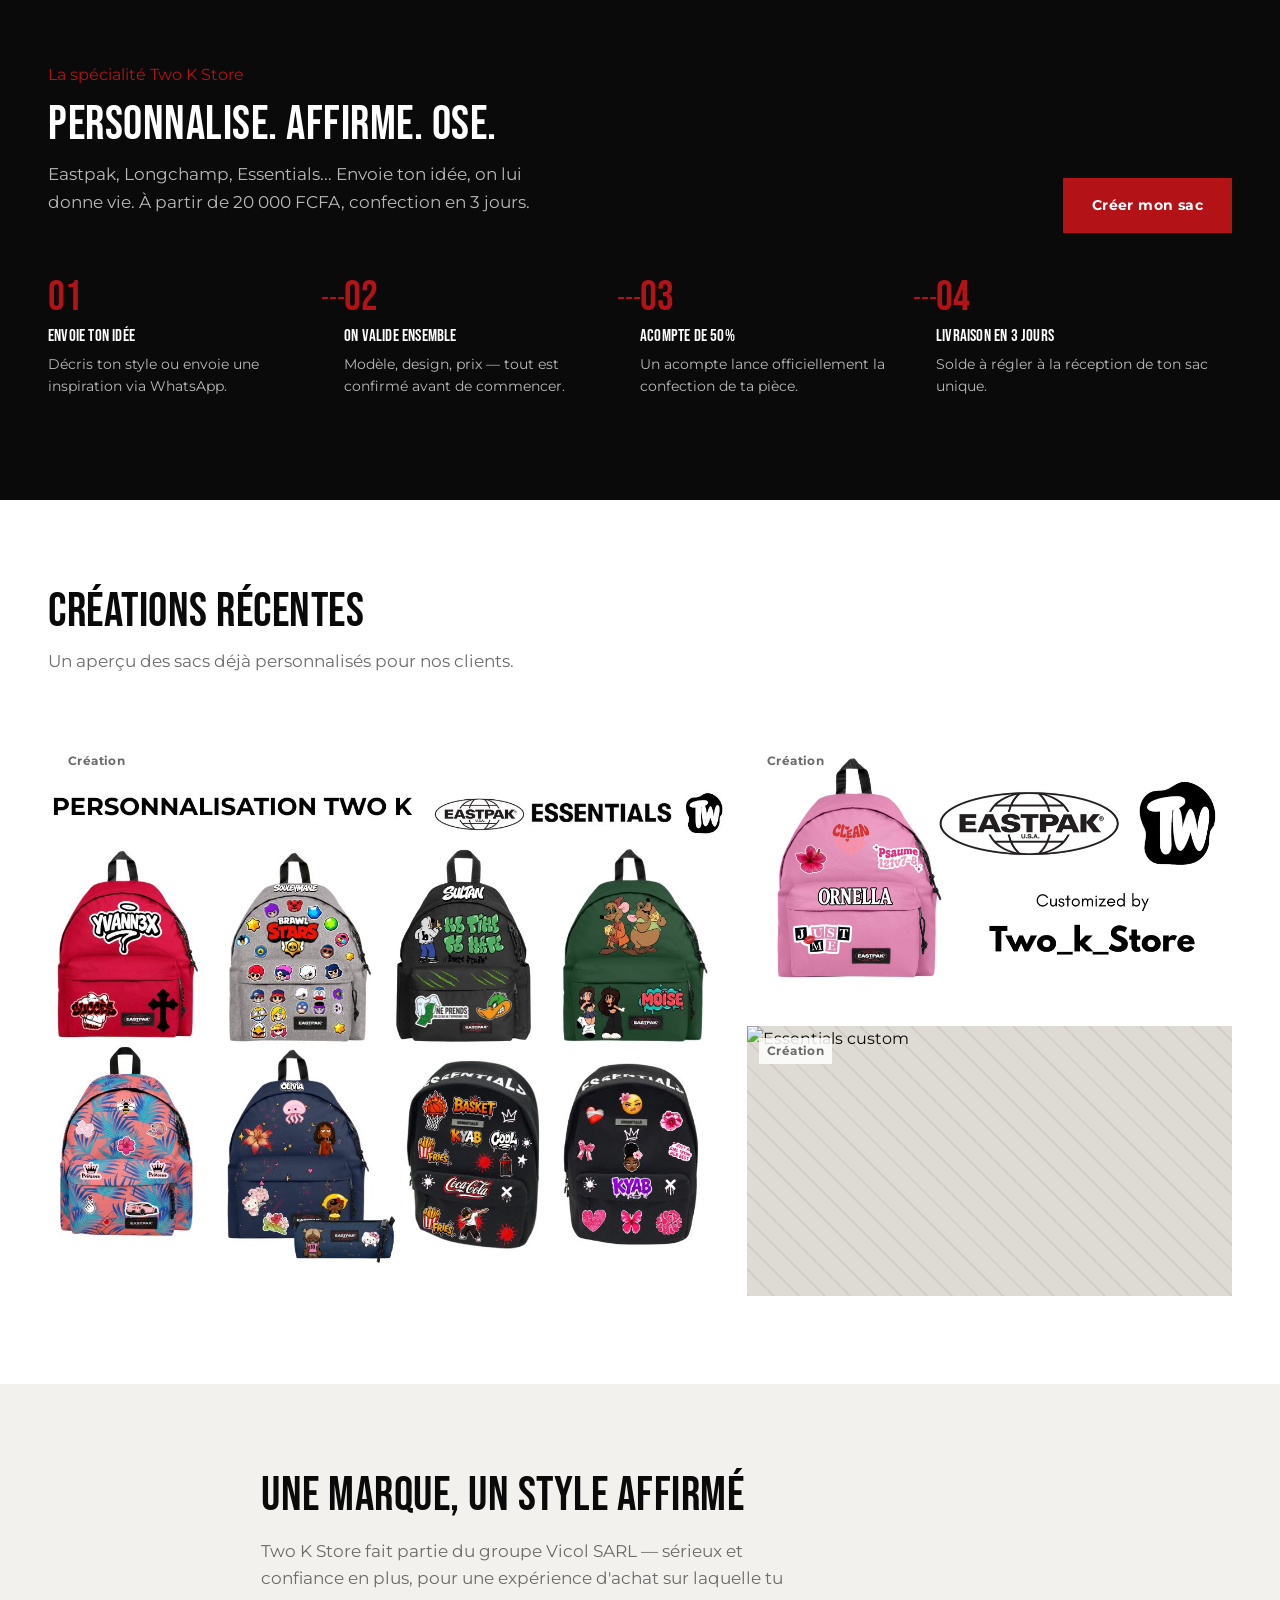
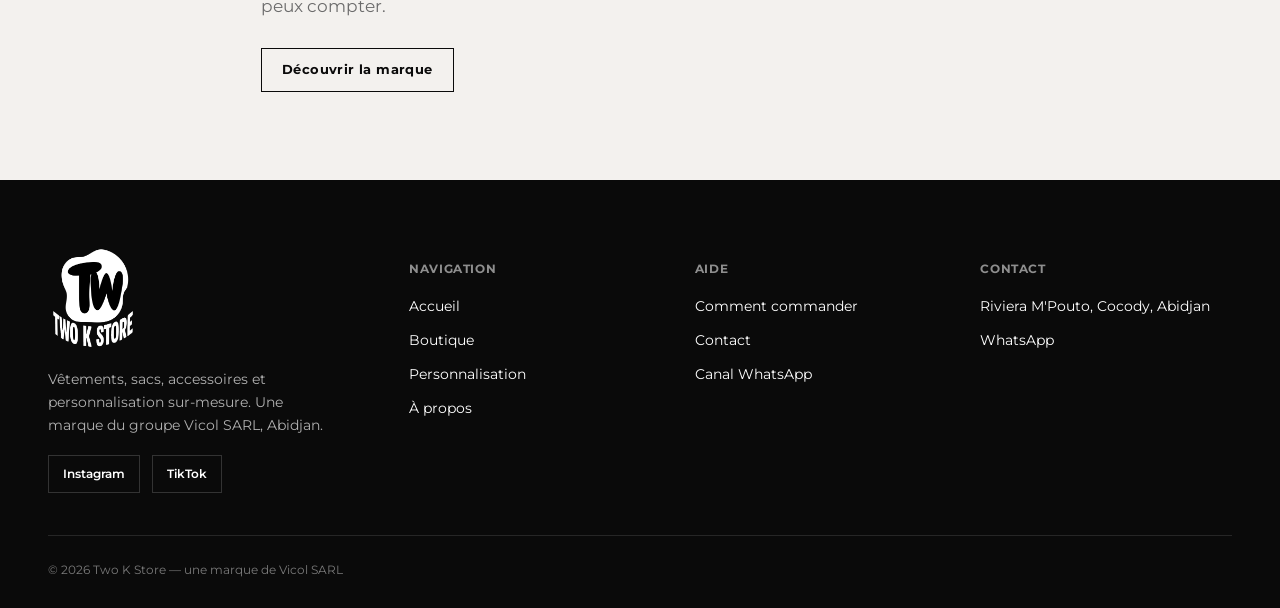
==== commit b0178e9b: "Ajout photos" ====
--- a/index.html
+++ b/index.html
@@ -159,8 +159,8 @@
       </div>
       <div class="gallery-grid">
         <div class="ph"><span class="ph-tag">Création</span><img src="assets/personnalisation/collection_two_k1.jpg" alt="Collection custom"></div>
-        <div class="ph"><span class="ph-tag">Création</span><img src="assets/personnalisation/eastpak_custom1.jpg" alt="Eastpak custom"></div>
-        <div class="ph"><span class="ph-tag">Création</span><img src="assets/personnalisation/essentials_custom1.jpg" alt="Essentials custom"></div>
+        <div class="ph"><span class="ph-tag">Création</span><img src="assets/personnalisation/eastpak_custom4.jpg" alt="Eastpak custom"></div>
+        <div class="ph"><span class="ph-tag">Création</span><img src="assets/personnalisation/essentials_custom2.jpg" alt="Essentials custom"></div>
       </div>
     </div>
   </section>
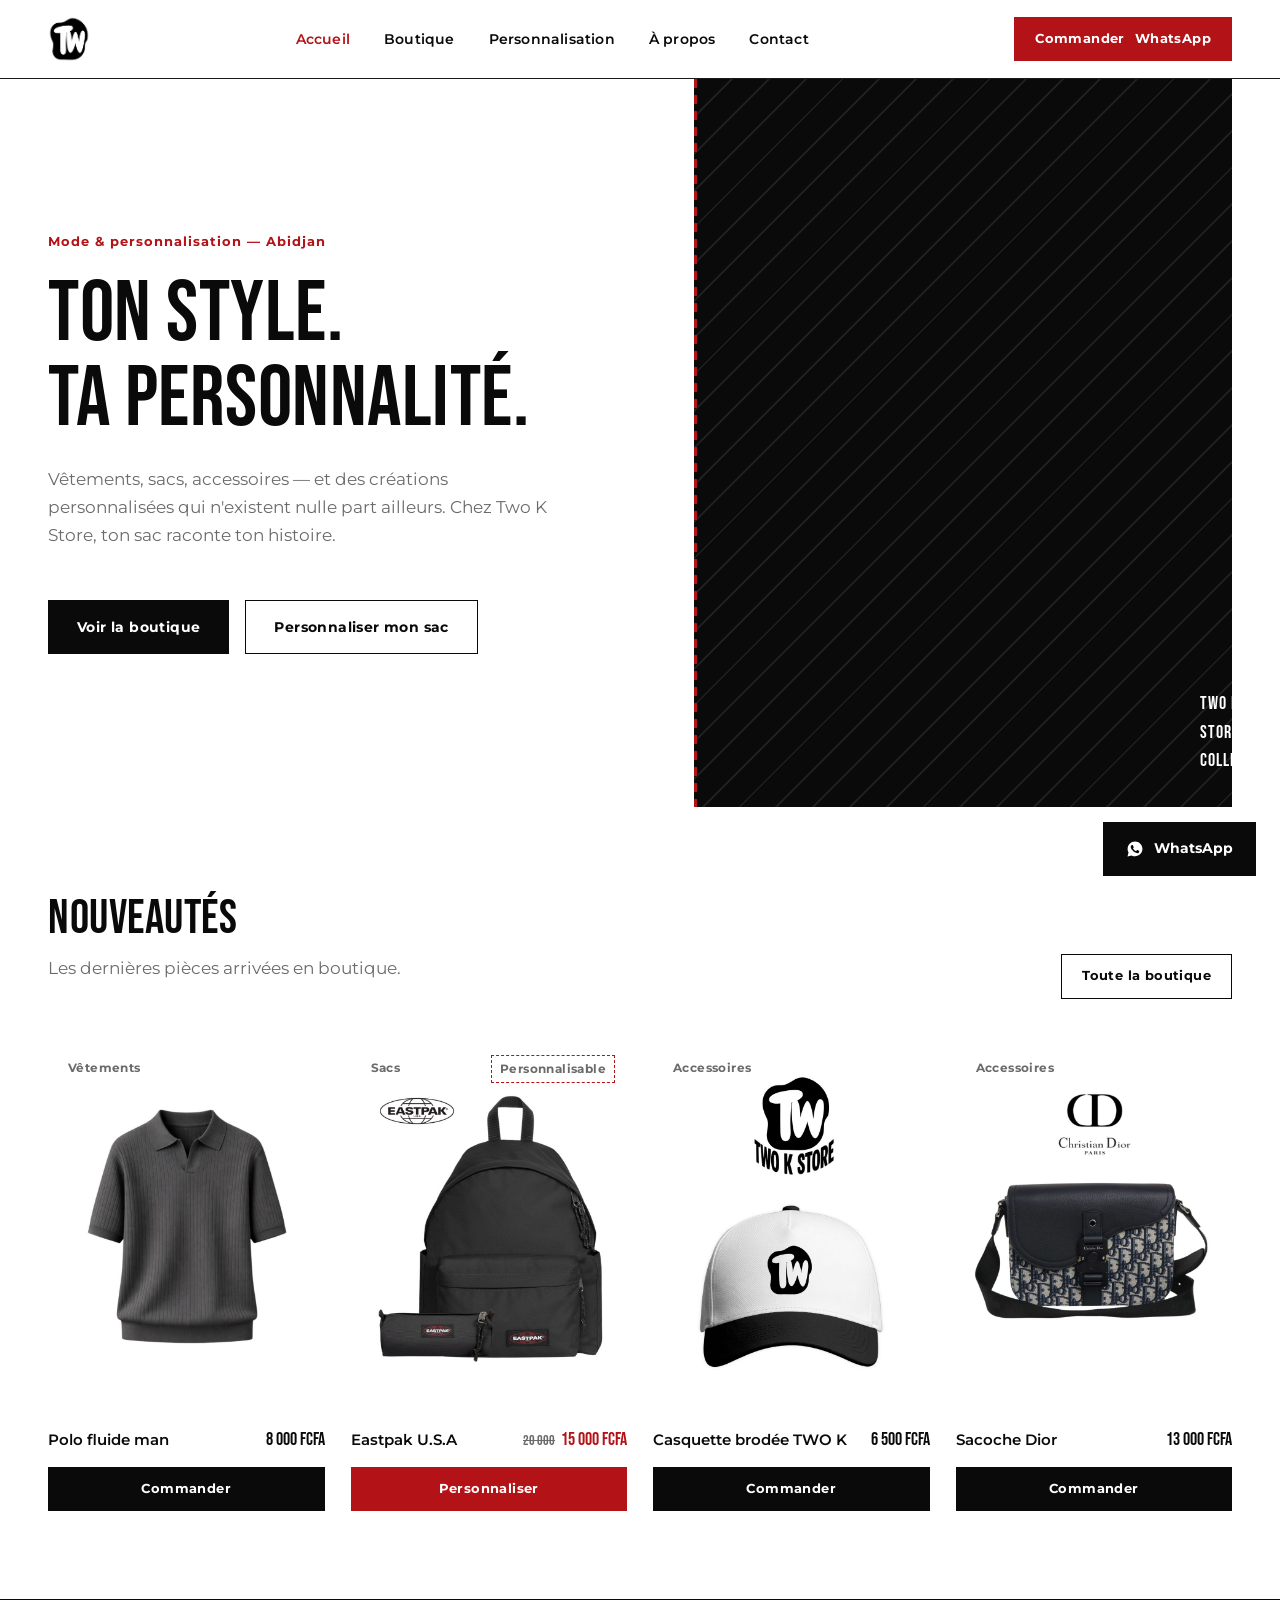
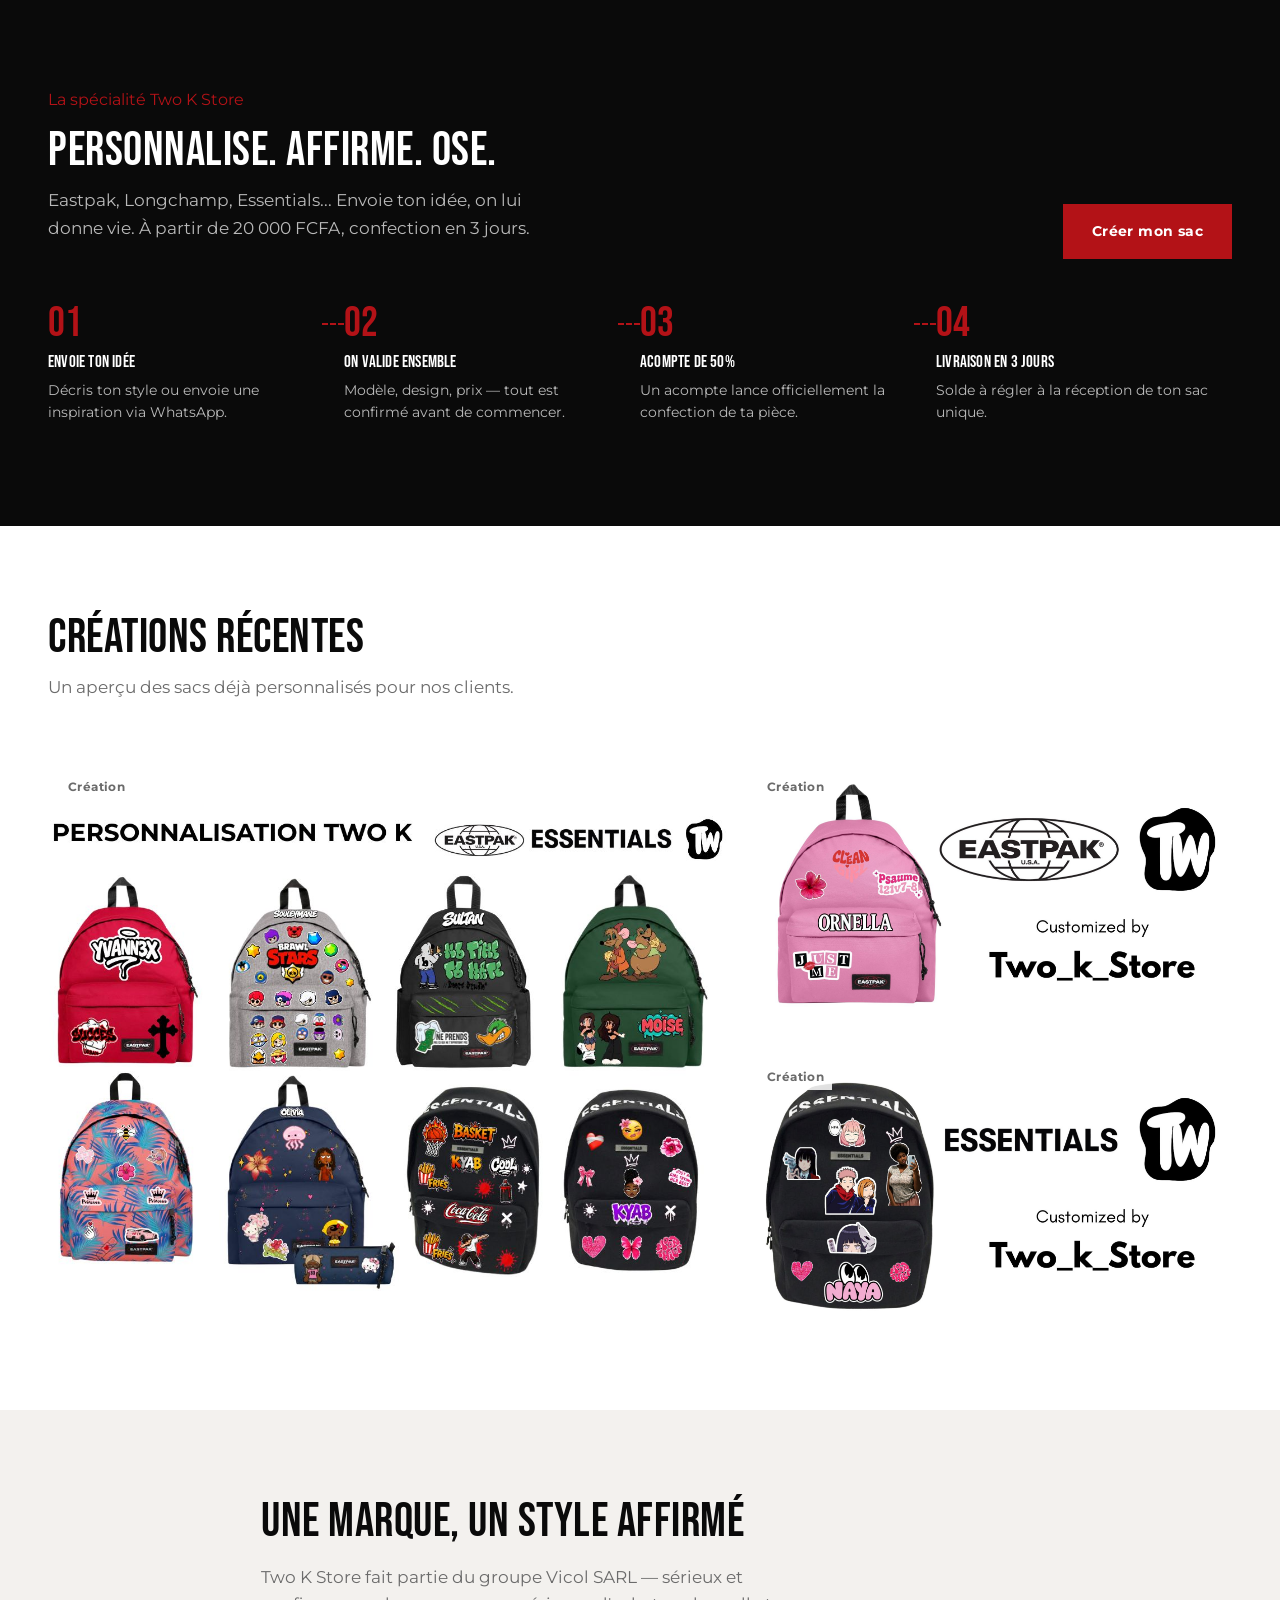
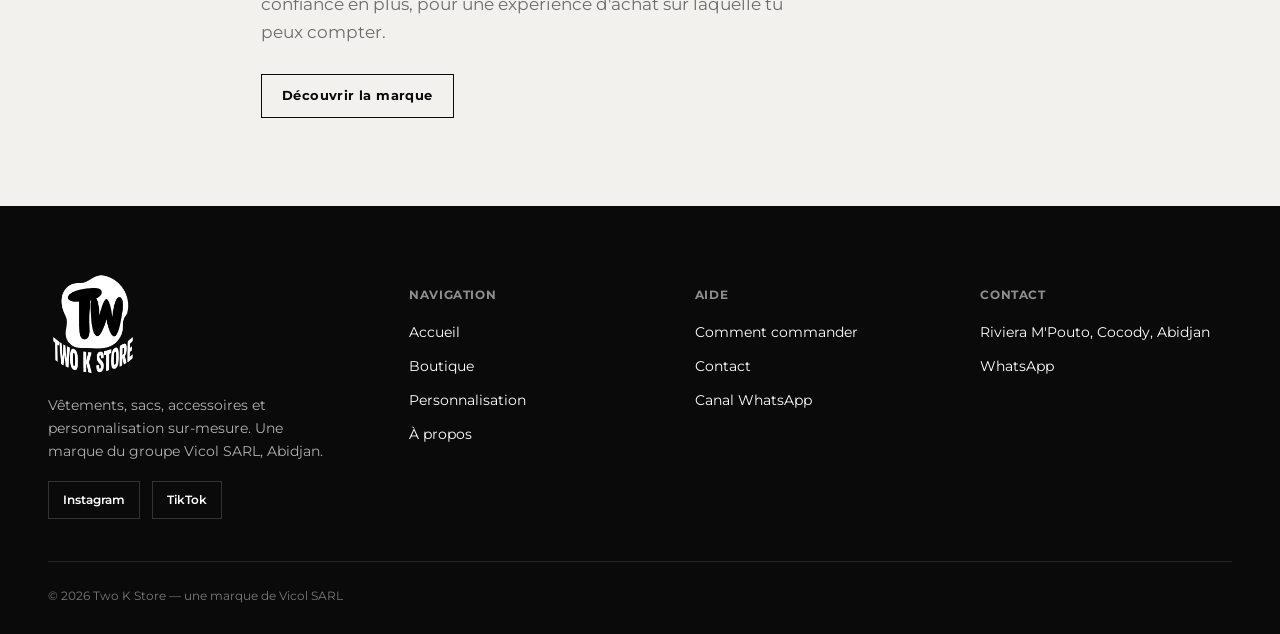
==== commit 8883a5d8: "Ajout photos two k collection" ====
--- a/index.html
+++ b/index.html
@@ -55,7 +55,7 @@
         </div>
       </div>
       <div class="hero-visual">
-        <span class="ph-label">Two K Store — Collection</span>
+        <img src="assets/personnalisation/two_k_collection.jpg" alt="Two K Store"><span class="ph-label">Two K Store — Collection</span>
       </div>
     </div>
   </section>
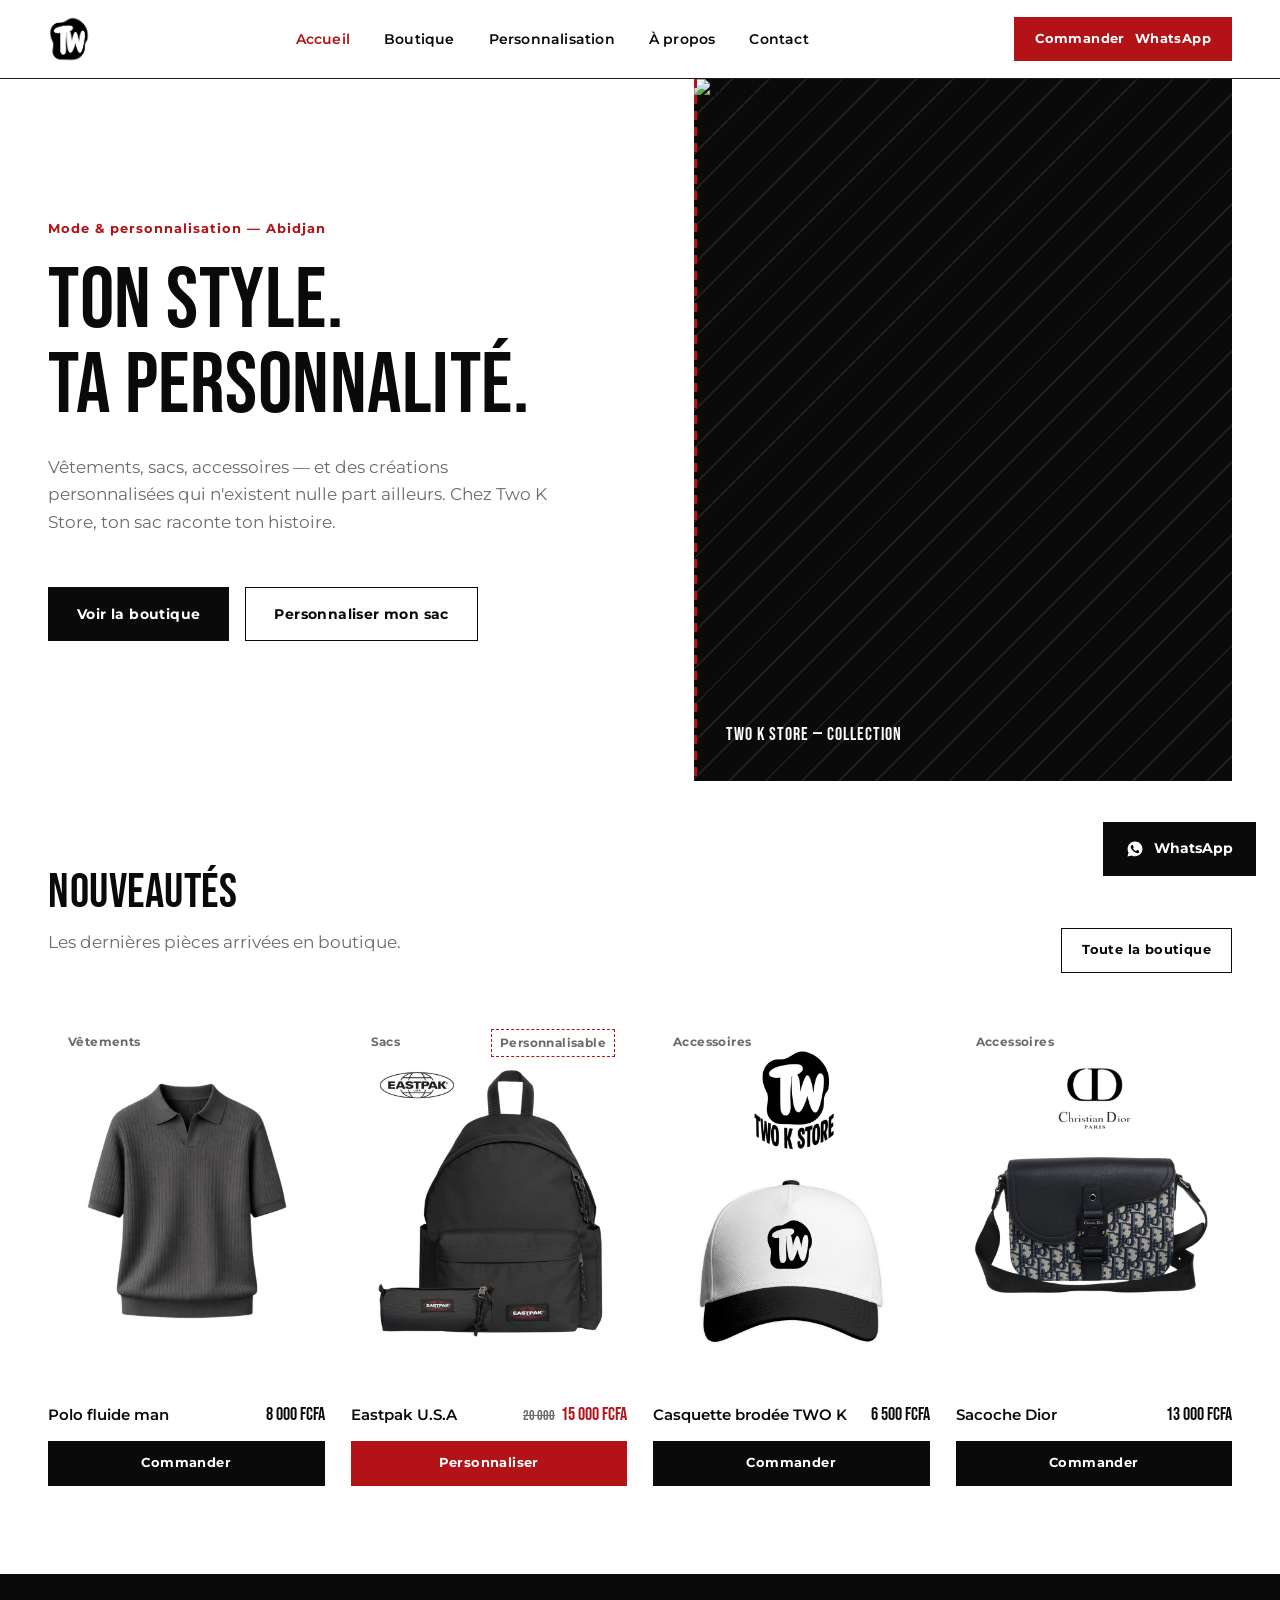
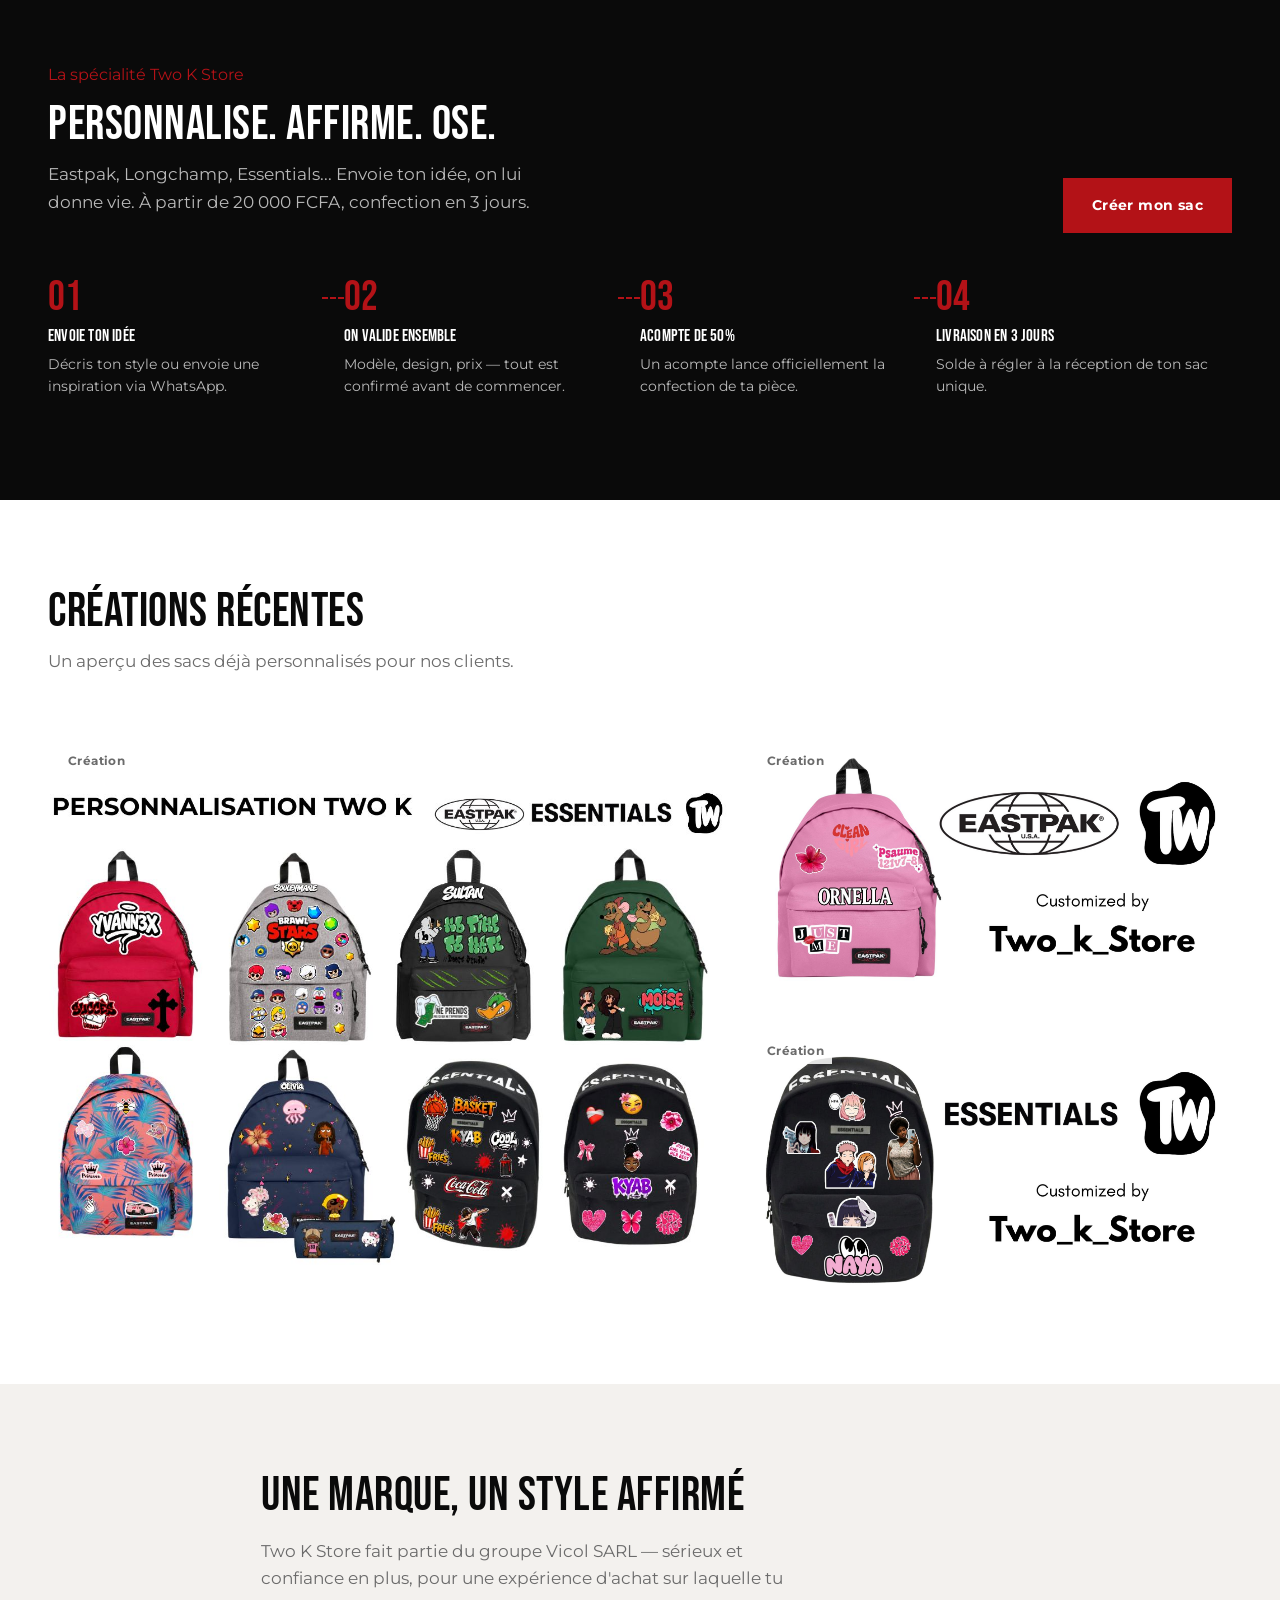
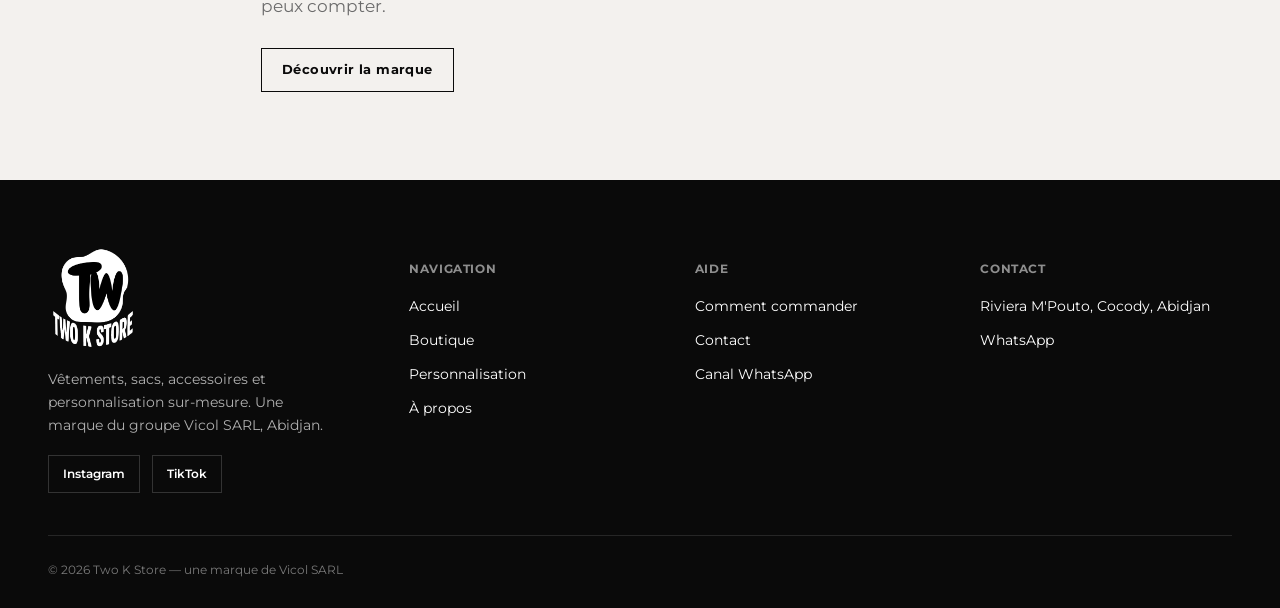
==== commit cbbbde2a: "Ajout photos" ====
--- a/index.html
+++ b/index.html
@@ -54,9 +54,7 @@
           <a href="personnalisation.html" class="btn btn-outline">Personnaliser mon sac</a>
         </div>
       </div>
-      <div class="hero-visual">
-        <img src="assets/personnalisation/two_k_collection.jpg" alt="Two K Store"><span class="ph-label">Two K Store — Collection</span>
-      </div>
+      <div class="hero-visual"><img src="assets/personnalisation/two_k_collection1.jpg" alt="Two K Store"><span class="ph-label">Two K Store — Collection</span></div>
     </div>
   </section>
 
--- a/css/styles.css
+++ b/css/styles.css
@@ -213,6 +213,14 @@
   align-items: flex-end;
   padding: 32px;
   overflow: hidden;
+}
+.hero-visual img {
+  position: absolute;
+  inset: 0;
+  width: 100%;
+  height: 100%;
+  object-fit: cover;
+  z-index: 0;
 }
 .hero-visual .ph-label {
   color: var(--paper);
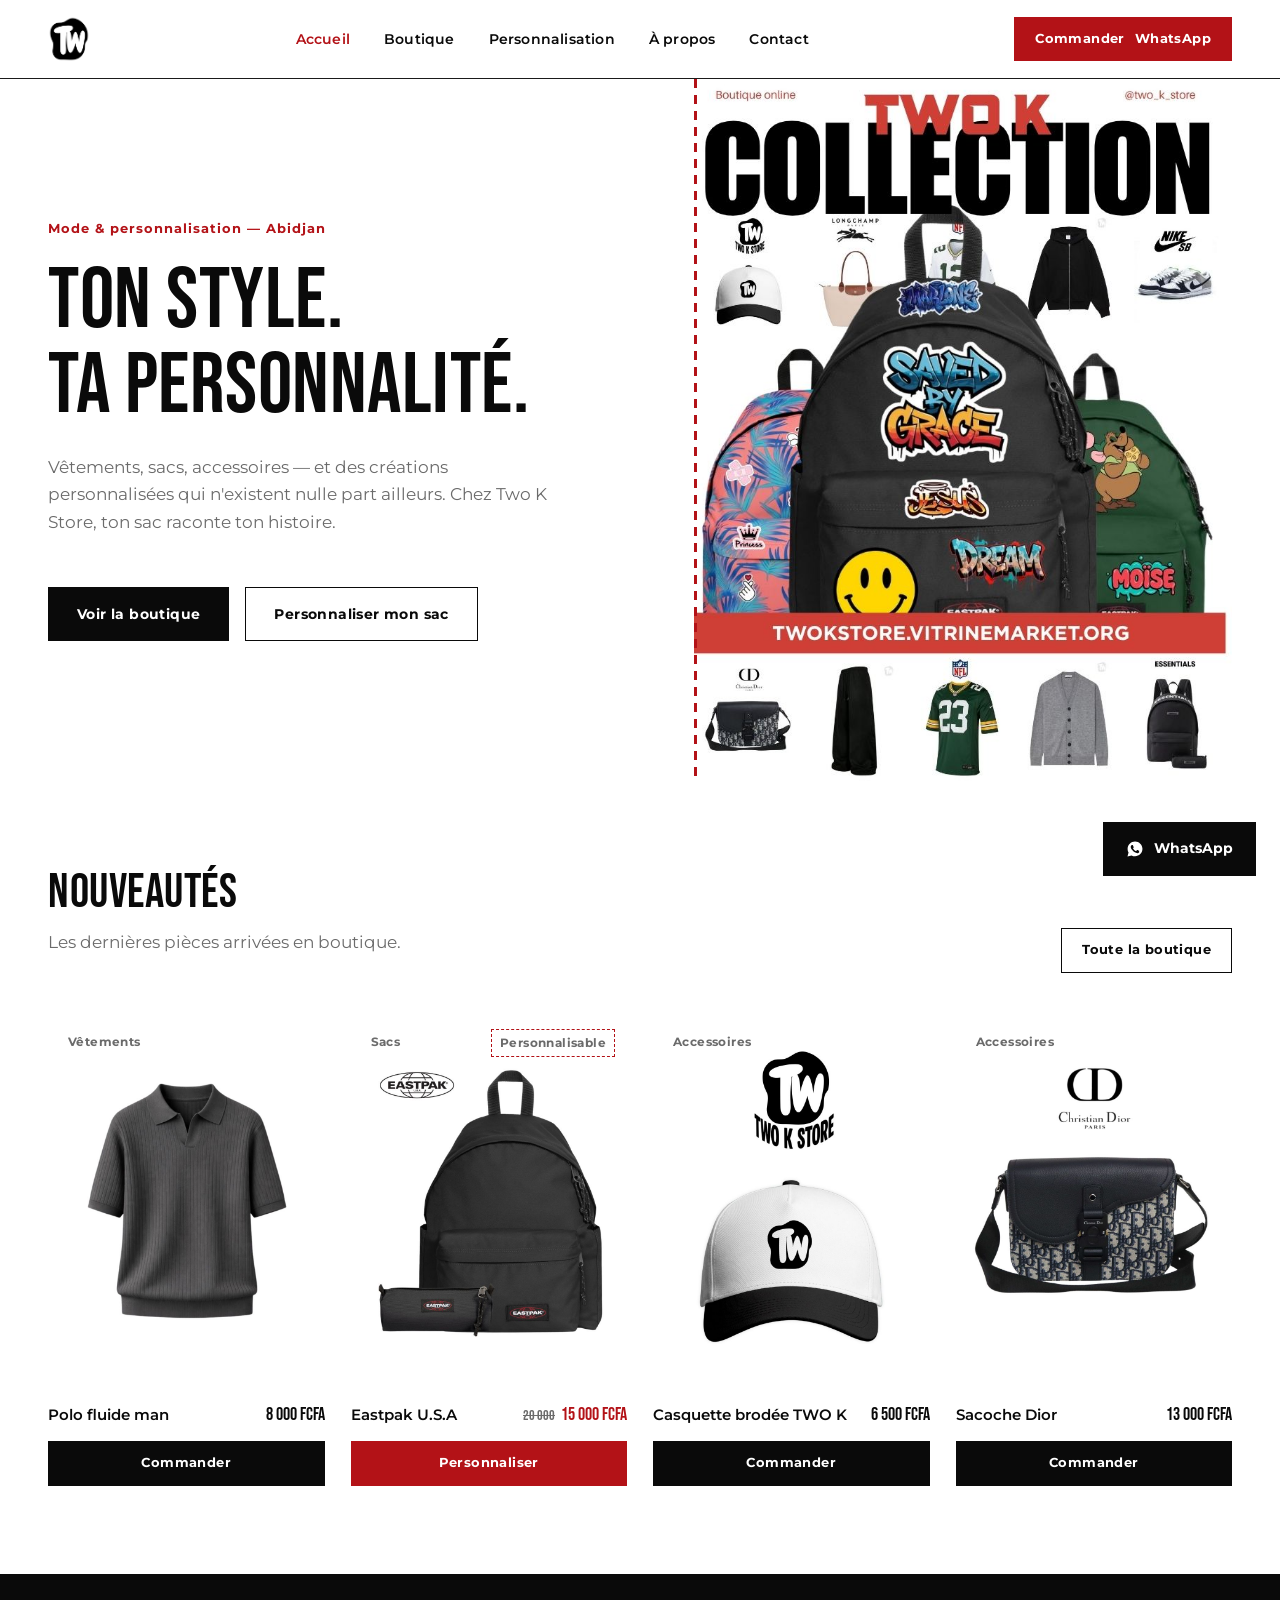
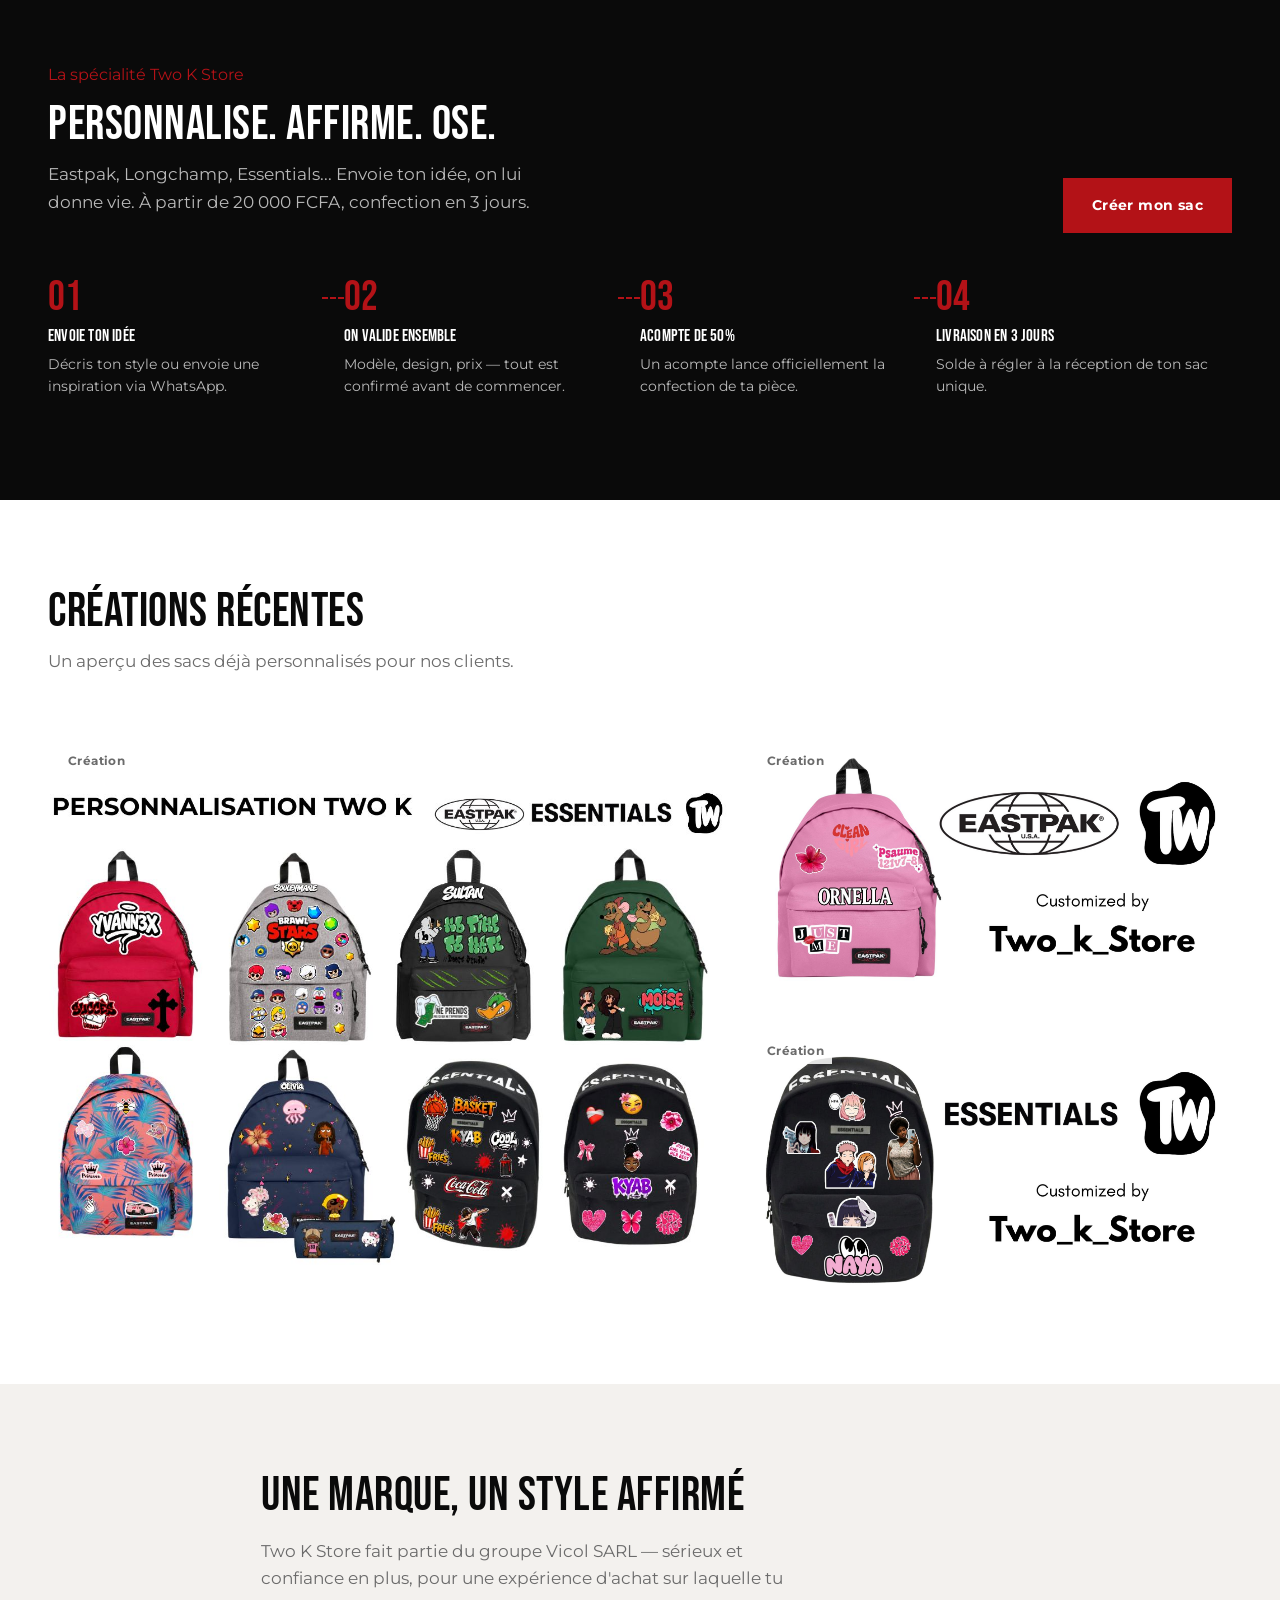
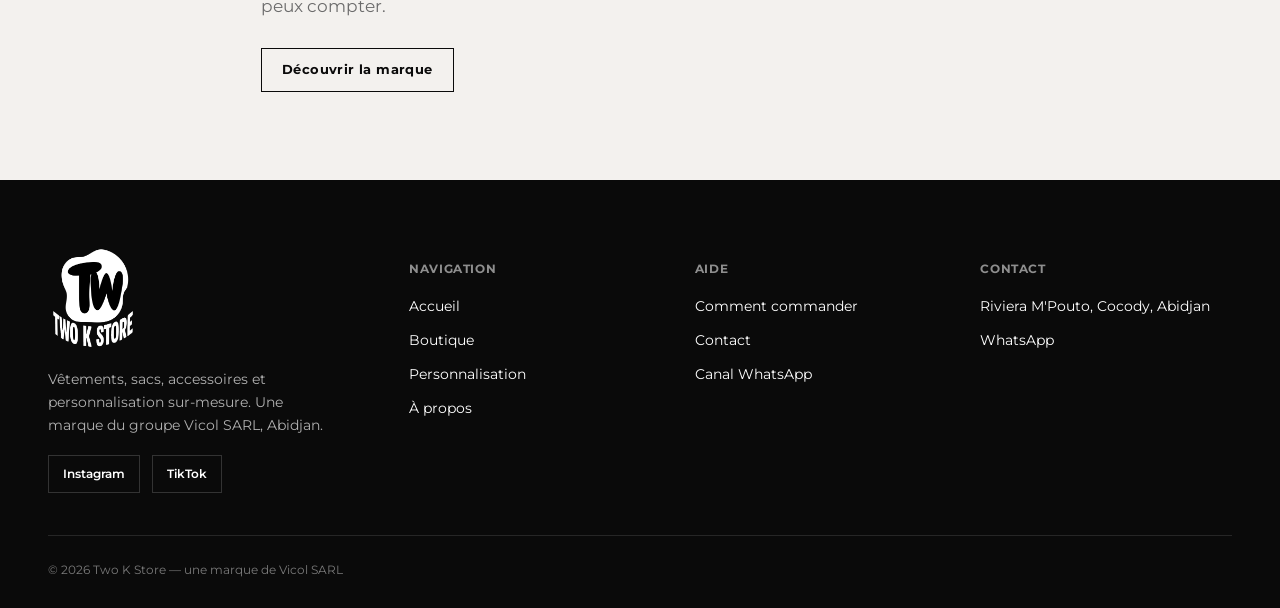
==== commit 806189ee: "Ajout photos" ====
--- a/index.html
+++ b/index.html
@@ -54,7 +54,7 @@
           <a href="personnalisation.html" class="btn btn-outline">Personnaliser mon sac</a>
         </div>
       </div>
-      <div class="hero-visual"><img src="assets/personnalisation/two_k_collection1.jpg" alt="Two K Store"><span class="ph-label">Two K Store — Collection</span></div>
+      <div class="hero-visual"><img src="assets/personnalisation/two_k_collection2.jpg" alt="Two K Store"><span class="ph-label"></span></div>
     </div>
   </section>
 
